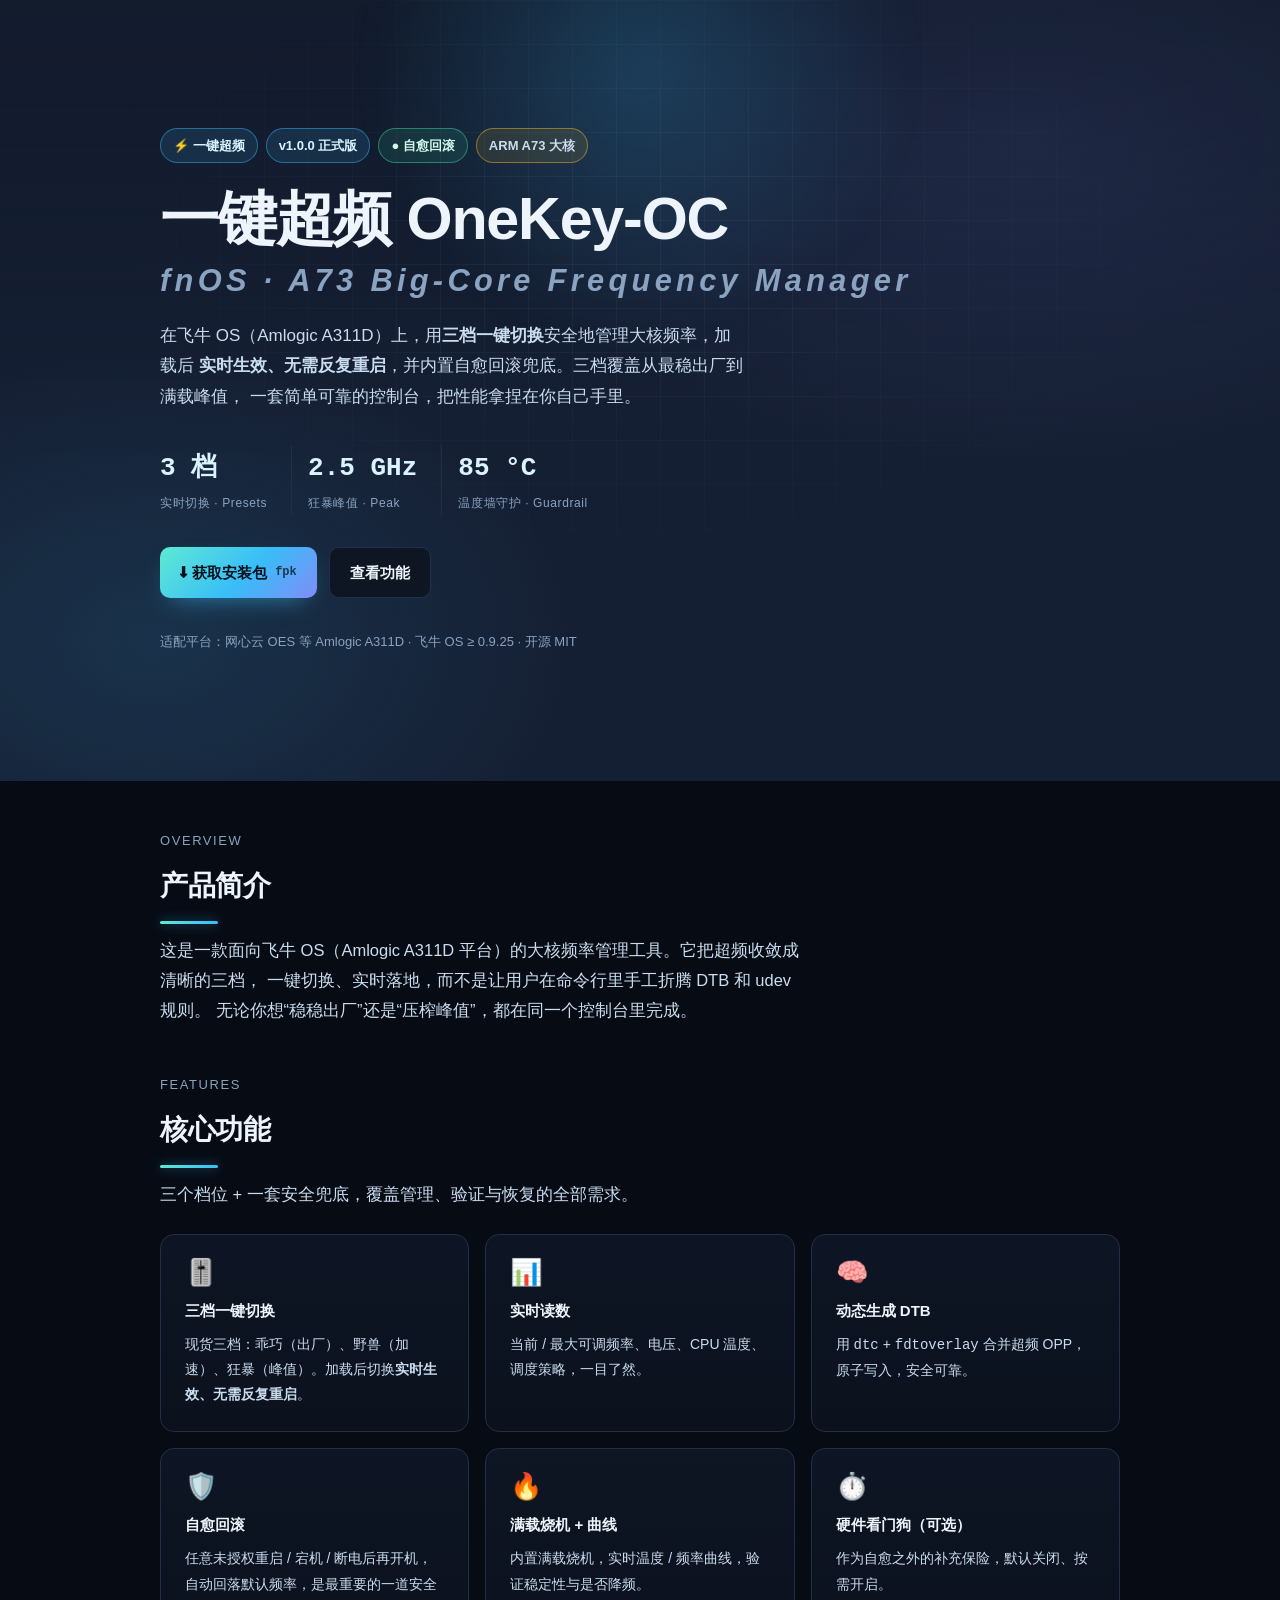
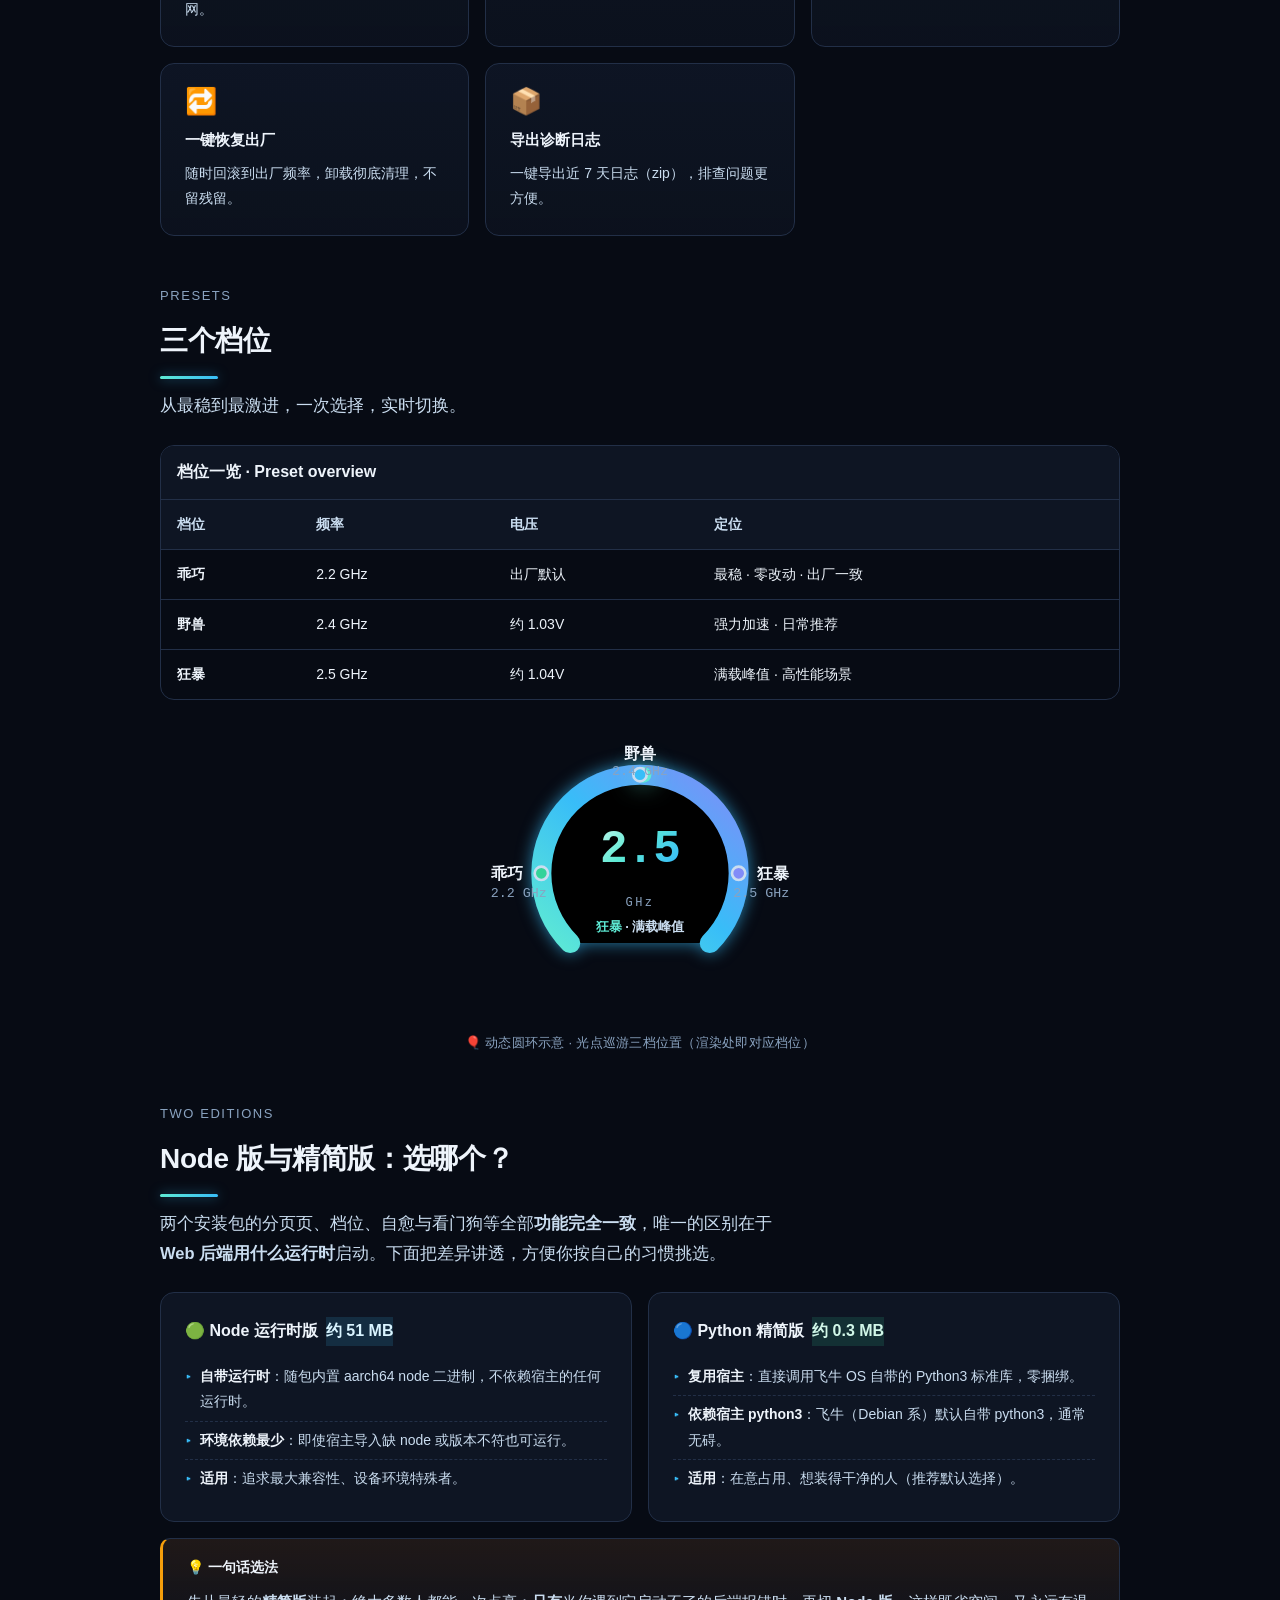
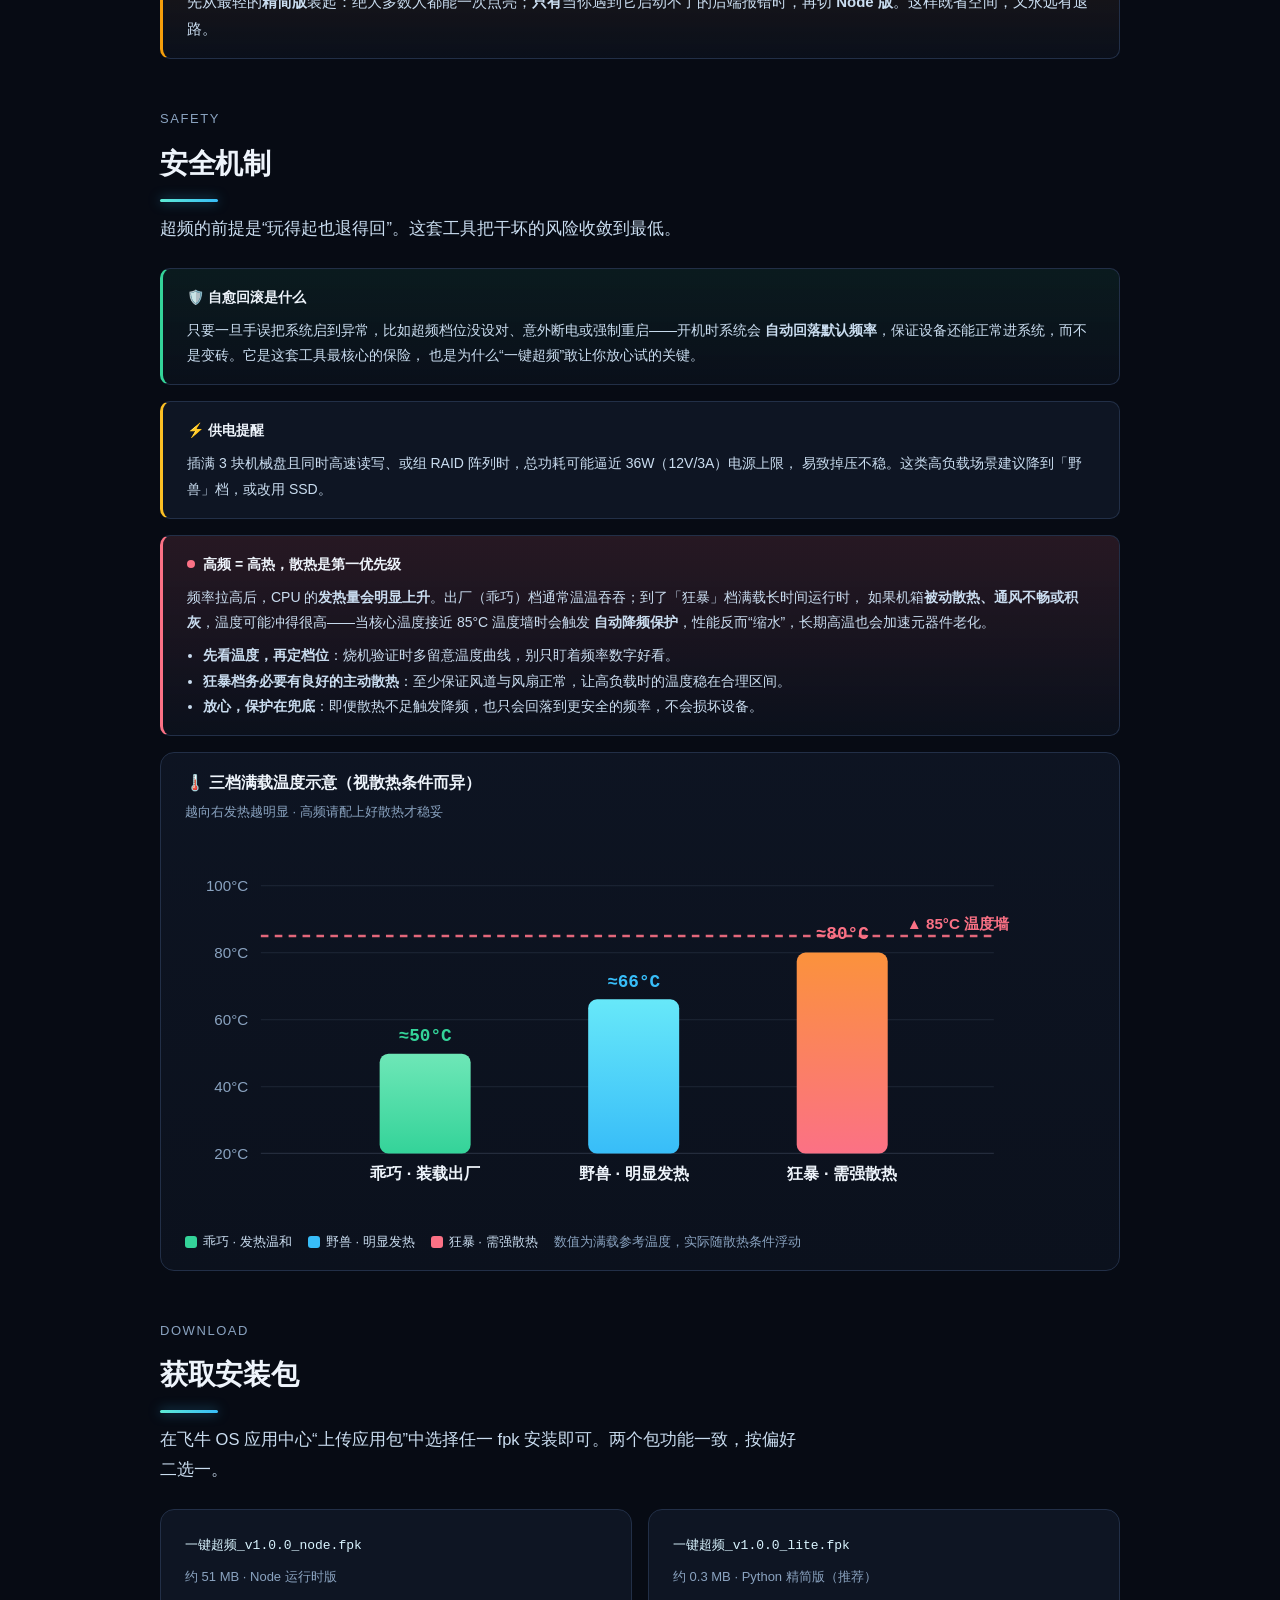
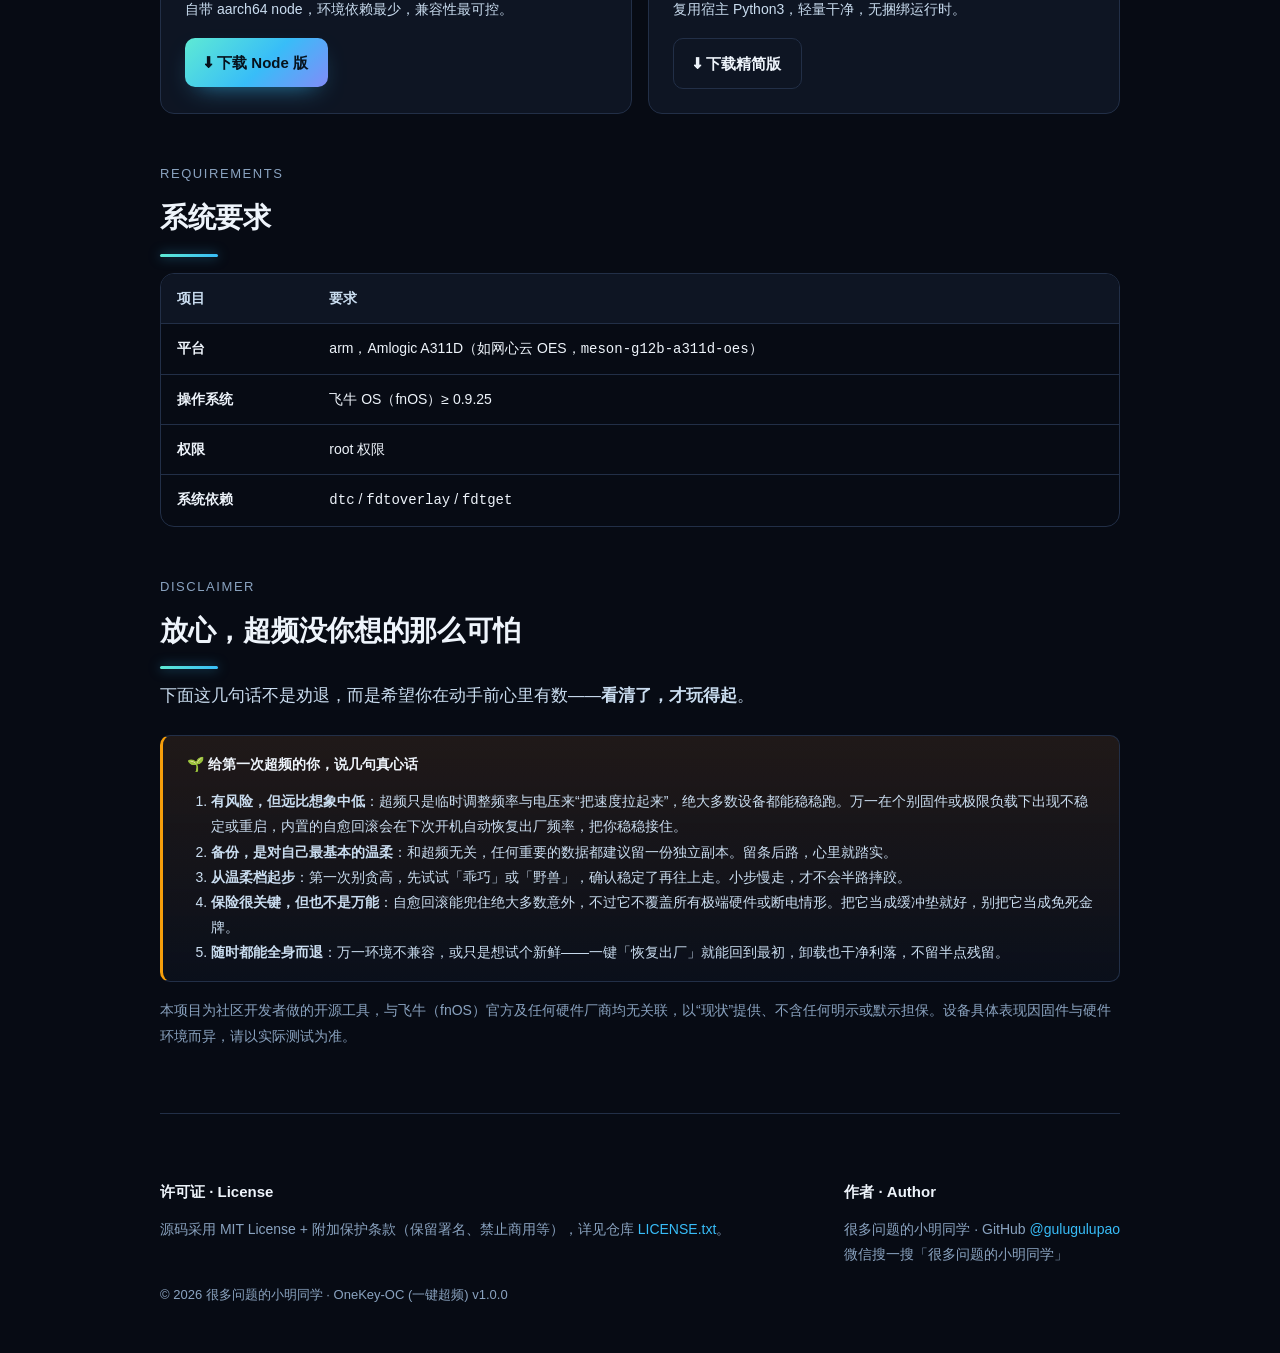
==== docs/index.html @ 66f1b384 "docs: add product landing page as GitHub Pages home" ====
<!-- Generated by Trae Work -->
<!DOCTYPE html>
<html lang="zh-CN">
<head>
<meta charset="UTF-8">
<meta name="viewport" content="width=device-width, initial-scale=1.0">
<title>一键超频 OneKey-OC · 飞牛 OS A73 大核三档超频管理器</title>
<style>
/* ==== 深色科技调色板 · Custom:oc-cyan ==== */
:root {
  --page-bg: #070b14;
  --page-surface: #0e1523;
  --page-surface-muted: #151f33;
  --page-text: #eef4fb;
  --page-text-secondary: #caddf0;
  --page-text-muted: #8aa3c0;
  --page-text-disabled: #5b6f8c;
  --page-border: #222f47;
  --page-brand: #38bdf8;
  --page-brand-hover: #0ea5e9;
  --page-brand-active: #0c86c4;
  --page-brand-soft: #0b1422;
  --page-brand-soft-strong: #122338;
  --page-brand-text: #d9f4ff;
  --bg: #070b14;
  --bg2: #0e1523;
  --rule: #222f47;
  --ink: #eef4fb;
  --muted: #8aa3c0;
  --text-secondary: #caddf0;
  --text-disabled: #5b6f8c;
  --accent: #38bdf8;
  --accent-hover: #0ea5e9;
  --accent-active: #0c86c4;
  --accent-soft: #0b1422;
  --accent2: #818cf8;
  --success: #34d399;
  --info: #38bdf8;
  --reminder: #fb923c;
  --warning: #fbbf24;
  --danger: #fb7185;
  --positive: #34d399;
  --negative: #fb7185;
  --chart-series-1: #38bdf8;
  --chart-series-2: #818cf8;
  --chart-series-3: #34d399;
  --chart-series-4: #fbbf24;
  --chart-other: #222f47;
  --chart-accent: #38bdf8;
  --chart-accent-2: #818cf8;
  --chart-positive: #34d399;
  --chart-warning: #fbbf24;
  --chart-negative: #fb7185;
  --chart-grid: rgba(238,244,251,0.14);
  --chart-axis: #8aa3c0;
  --chart-label: #8aa3c0;
  --chart-tooltip-bg: #0e1523;
}
/* ==== 结构变量 ==== */
:root {
  --space-1: 4px; --space-2: 8px; --space-3: 12px; --space-4: 16px;
  --space-5: 24px; --space-6: 32px; --space-7: 48px; --space-8: 64px;
  --radius-sm: 6px; --radius-md: 10px; --radius-lg: 14px; --radius-pill: 999px;
  --font-sans: -apple-system, BlinkMacSystemFont, "Segoe UI", "PingFang SC", "Microsoft YaHei", "Noto Sans CJK SC", sans-serif;
  --font-mono: "SFMono-Regular", "JetBrains Mono", Consolas, "Courier New", monospace;
  --max: 960px;
}
/* ==== 基础 ==== */
*, *::before, *::after { box-sizing: border-box; margin: 0; padding: 0; }
html { font-size: 16px; scroll-behavior: smooth; }
body {
  font-family: var(--font-sans);
  color: var(--ink);
  background:
    radial-gradient(1200px 600px at 50% -120px, rgba(56,189,248,0.10), transparent 60%),
    var(--bg);
  line-height: 1.8;
}
::selection { background: rgba(56,189,248,0.30); }
a { color: var(--accent); text-decoration: none; }
a:hover { color: var(--accent-hover); text-decoration: underline; }
img, svg { max-width: 100%; height: auto; }
article.page { width: 100%; }
.page__content { width: min(calc(100% - 2rem), var(--max)); margin: 0 auto; }
mark.key { background: none; color: var(--accent); font-weight: 600; }

/* ==== Stage 开场 ==== */
.report-intro--stage .report-intro__surface {
  position: relative; isolation: isolate; overflow: hidden;
  width: 100%; max-width: none; margin: 0; border-radius: 0; padding: 0;
  min-block-size: min(88svh, 46rem);
  display: grid; align-items: center;
  background:
    linear-gradient(180deg, rgba(14,21,35,0.4), rgba(7,11,20,0) 60%),
    radial-gradient(900px 520px at 80% 18%, rgba(129,140,248,0.14), transparent 62%),
    radial-gradient(700px 480px at 12% 82%, rgba(56,189,248,0.12), transparent 60%),
    var(--page-surface-muted);
}
.report-intro--stage .report-intro__surface::before {
  content: ""; position: absolute; z-index: 0; inset: 0;
  background-image:
    linear-gradient(rgba(142,163,192,0.07) 1px, transparent 1px),
    linear-gradient(90deg, rgba(142,163,192,0.07) 1px, transparent 1px);
  background-size: 44px 44px;
  -webkit-mask-image: radial-gradient(720px 460px at 50% 30%, #000 20%, transparent 78%);
          mask-image: radial-gradient(720px 460px at 50% 30%, #000 20%, transparent 78%);
  animation: gridDrift 16s linear infinite;
}
@keyframes gridDrift { to { background-position: 44px 44px; } }
.report-intro--stage .report-intro__surface::after {
  content: ""; position: absolute; z-index: 0; top: -40%; left: 50%;
  width: 60%; aspect-ratio: 1; transform: translateX(-50%);
  background: radial-gradient(closest-side, rgba(56,189,248,0.20), transparent 70%);
  filter: blur(20px); animation: pulseGlow 6s ease-in-out infinite;
}
@keyframes pulseGlow { 50% { opacity: 0.55; } }
.report-intro--stage .report-intro__content {
  position: relative; z-index: 2;
  width: min(calc(100% - 2rem), var(--max)); margin: 0 auto;
  padding-block: clamp(4rem, 10vw, 8rem);
}
.intro-badges { display: flex; flex-wrap: wrap; gap: var(--space-2); margin-bottom: var(--space-5); }
.pill { display: inline-flex; align-items: center; gap: 6px; font-size: 13px; font-weight: 600;
  padding: 5px 12px; border-radius: var(--radius-pill); border: 1px solid var(--page-border);
  color: var(--page-text-secondary); background: rgba(14,21,35,0.7); }
.pill--accent { color: var(--page-brand-text); border-color: rgba(56,189,248,0.45); background: rgba(56,189,248,0.12); }
.pill--warn { color: var(--page-text-secondary); border-color: rgba(251,191,36,0.45); background: rgba(251,191,36,0.10); }
.pill--ok { color: #d1f7e8; border-color: rgba(52,211,153,0.5); background: rgba(52,211,153,0.12); }
.report-intro h1 { font-size: clamp(2.2rem, 6vw, 3.7rem); line-height: 1.08; letter-spacing: -0.02em; font-weight: 800; overflow-wrap: anywhere; }
.report-intro h1 .en { display: block; font-size: 0.52em; font-weight: 600; color: var(--page-text-muted); letter-spacing: 0.14em; margin-top: 0.4em; }
.report-intro__summary { max-width: 62ch; margin-top: var(--space-5); color: var(--page-text-secondary); font-size: 17px; }
.hero-metrics { display: flex; flex-wrap: wrap; gap: var(--space-4); margin-top: var(--space-6); }
.hero-metric { display: flex; flex-direction: column; gap: 2px; padding-right: var(--space-5); border-right: 1px solid var(--page-border); }
.hero-metric:last-child { border-right: none; }
.hero-metric .hv { font-family: var(--font-mono); font-size: 26px; font-weight: 700; color: var(--page-brand-text); }
.hero-metric .hk { font-size: 12px; color: var(--page-text-muted); letter-spacing: 0.05em; }
.hero-actions { display: flex; flex-wrap: wrap; gap: var(--space-3); margin-top: var(--space-6); }
.btn { display: inline-flex; align-items: center; gap: 8px; font-weight: 600; font-size: 15px;
  padding: 11px 20px; border-radius: var(--radius-md); border: 1px solid var(--page-border);
  color: var(--page-text); background: var(--page-surface); transition: transform .15s ease, border-color .2s, background .2s; }
.btn:hover { transform: translateY(-2px); border-color: var(--page-brand); text-decoration: none; }
.btn--primary { color: #06121d; background: linear-gradient(135deg, #5eead4, #38bdf8 55%, #818cf8); border: none; box-shadow: 0 10px 26px -12px rgba(56,189,248,0.7); }
.btn--primary:hover { filter: brightness(1.06); }
.btn .small { font-family: var(--font-mono); font-size: 12px; opacity: 0.75; }
.intro-meta { margin-top: var(--space-6); font-size: 13px; color: var(--page-text-muted); }

/* ==== 章节 ==== */
main section { margin-block: var(--space-7); }
section h2 { font-size: 28px; font-weight: 700; letter-spacing: -0.01em; margin-bottom: var(--space-2); }
.sec-en { font-size: 13px; letter-spacing: 0.12em; text-transform: uppercase; color: var(--page-text-muted); margin-bottom: var(--space-2); }
h2 + p.lead, .sec-en + h2 + p.lead { color: var(--page-text-secondary); max-width: 70ch; margin-bottom: var(--space-5); font-size: 16.5px; }
h3 { font-size: 18px; font-weight: 700; margin-top: var(--space-6); margin-bottom: var(--space-3); }

/* ==== 特性网格 ==== */
.feature-grid { display: grid; grid-template-columns: repeat(auto-fit, minmax(240px, 1fr)); gap: var(--space-4); margin-top: var(--space-4); }
.feature { border: 1px solid var(--page-border); border-radius: var(--radius-lg); padding: var(--space-5); background: linear-gradient(180deg, rgba(21,31,51,0.5), rgba(14,21,35,0.6)); transition: transform .18s ease, border-color .2s; }
.feature:hover { transform: translateY(-3px); border-color: rgba(56,189,248,0.5); }
.feature .ico { font-size: 26px; line-height: 1; display: inline-block; margin-bottom: var(--space-3); }
.feature h4 { font-size: 15px; margin-bottom: var(--space-2); color: var(--page-text); }
.feature p { font-size: 14px; color: var(--page-text-secondary); }

/* ==== 表格 ==== */
.table-wrap { overflow: hidden; border: 1px solid var(--page-border); border-radius: var(--radius-lg); margin-top: var(--space-4); }
table { width: 100%; border-collapse: collapse; overflow-wrap: anywhere; }
caption { caption-side: top; text-align: left; font-weight: 600; padding: var(--space-3) var(--space-4); color: var(--page-text); background: var(--page-surface); border-bottom: 1px solid var(--page-border); }
th, td { padding: var(--space-3) var(--space-4); border-bottom: 1px solid var(--rule); text-align: left; vertical-align: top; font-size: 14px; }
thead th { background: var(--page-surface); color: var(--page-text-secondary); font-weight: 600; white-space: nowrap; }
tbody tr:last-child th, tbody tr:last-child td { border-bottom: none; }
th[scope="row"] { font-weight: 600; color: var(--page-text); white-space: nowrap; }
td .tag { display: inline-block; font-size: 12px; font-weight: 600; border-radius: var(--radius-pill); padding: 2px 9px; }
.tag--ok { color: #d1f7e8; background: rgba(52,211,153,0.14); }
.tag--light { color: var(--page-brand-text); background: rgba(56,189,248,0.14); }
.tag--warn { color: #ffedc2; background: rgba(251,191,36,0.14); }

/* ==== 卡片/对比 ==== */
.compare { display: grid; grid-template-columns: 1fr 1fr; gap: var(--space-4); margin-top: var(--space-4); }
.compare-card { border: 1px solid var(--page-border); border-radius: var(--radius-lg); padding: var(--space-5); background: var(--page-surface); }
.compare-card h4 { font-size: 16px; display: flex; align-items: center; gap: 8px; margin-bottom: var(--space-3); }
.compare-card ul { list-style: none; }
.compare-card li { font-size: 14px; color: var(--page-text-secondary); padding: 6px 0; border-bottom: 1px dashed var(--rule); display: flex; gap: 8px; }
.compare-card li:last-child { border-bottom: none; }
.compare-card li b { color: var(--page-text); font-weight: 600; }
.compare-card li .dot { color: var(--accent); }

/* ==== callout ==== */
.callout { border: 1px solid var(--page-border); border-left: 3px solid var(--accent); border-radius: var(--radius-md); padding: var(--space-4) var(--space-5); background: var(--page-surface); margin-top: var(--space-4); }
.callout--ok { border-left-color: var(--success); background: linear-gradient(180deg, rgba(52,211,153,0.08), rgba(14,21,35,0.4)); }
.callout--warn { border-left-color: var(--warning); }
.callout h4 { font-size: 14px; display: flex; align-items: center; gap: 8px; margin-bottom: var(--space-2); }
.callout p, .callout li { font-size: 14px; color: var(--page-text-secondary); }
.callout ul { margin: var(--space-2) 0 0 var(--space-4); }

/* ==== 下载区 ==== */
.download { display: grid; grid-template-columns: 1fr 1fr; gap: var(--space-4); margin-top: var(--space-4); }
.dl-card { border: 1px solid var(--page-border); border-radius: var(--radius-lg); padding: var(--space-5); background: var(--page-surface); display: flex; flex-direction: column; gap: 8px; }
.dl-card .fn { font-family: var(--font-mono); font-size: 13px; color: var(--page-brand-text); }
.dl-card .size { font-size: 13px; color: var(--page-text-muted); }
.dl-card p { font-size: 14px; color: var(--page-text-secondary); }
.dl-card .btn { align-self: flex-start; margin-top: var(--space-2); }

/* ==== 章节标题渐变下划线 ==== */
section h2::after {
  content: ""; display: block; width: 58px; height: 3px; margin-top: 10px;
  border-radius: 2px; background: linear-gradient(90deg, #5eead4, #38bdf8);
  box-shadow: 0 0 12px rgba(56,189,248,0.55);
}
h2 + .lead, .sec-en + h2 + .lead { margin-top: var(--space-3); }

/* ==== 免责声明 ==== */
.disclaimer { margin-top: var(--space-6); }
.disclaimer ol { margin: var(--space-3) 0 0 var(--space-5); }
.callout--warm {
  border-left-color: #f59e0b;
  background: linear-gradient(180deg, rgba(251,146,60,0.10), rgba(14,21,35,0.45));
}
.mark.big { font-size: 15px; }

/* ==== 频率圆环仪表盘（动态 SVG）==== */
.gauge-box { display: flex; flex-direction: column; align-items: center; margin-top: var(--space-6); }
.gauge-box .g-cap { font-size: 13px; color: var(--page-text-muted); margin-top: var(--space-4); letter-spacing: 0.02em; }
.gauge-inner { position: relative; width: min(320px, 100%); }
.freq-gauge { display: block; width: 100%; height: auto; }
.freq-gauge .gt { stroke: rgba(142,163,192,0.18); stroke-width: 15; stroke-linecap: round; }
.freq-gauge .gf { stroke: url(#gg); stroke-width: 15; stroke-linecap: round; filter: drop-shadow(0 0 6px rgba(56,189,248,0.65)); }
.freq-gauge .gd { fill: #5eead4; filter: drop-shadow(0 0 9px rgba(94,234,212,0.95)); }
.freq-gauge .gd2 { fill: #eafff9; }
.freq-gauge .tick { stroke: var(--page-text-secondary); stroke-width: 2; }
.freq-gauge .tick-label { font-family: var(--font-sans); font-size: 12px; font-weight: 600; fill: var(--page-text); }
.freq-gauge .tick-freq { font-family: var(--font-mono); font-size: 10px; fill: var(--page-text-muted); }
.gauge-readout {
  position: absolute; inset: 0; display: flex; flex-direction: column;
  align-items: center; justify-content: center; gap: 1px; pointer-events: none;
}
.gauge-readout .gr-val {
  font-family: var(--font-mono); font-size: 46px; font-weight: 800; letter-spacing: -0.02em;
  background: linear-gradient(135deg, #dffaf3, #5eead4 42%, #38bdf8 80%, #818cf8);
  -webkit-background-clip: text; background-clip: text; color: transparent;
  animation: valPulse 3s ease-in-out infinite;
}
@keyframes valPulse { 0%,100%{ filter: drop-shadow(0 0 4px rgba(94,234,212,0.55)); } 50%{ filter: drop-shadow(0 0 16px rgba(56,189,248,0.9)); } }
.gauge-readout .gr-unit { font-family: var(--font-mono); font-size: 12px; color: var(--page-text-muted); letter-spacing: 0.2em; }
.gauge-readout .gr-name { font-size: 13px; font-weight: 600; color: var(--page-text-secondary); }
.gauge-readout .gr-name b { color: #5eead4; }

/* ==== 滚动显现 ==== */
.reveal { opacity: 0; transform: translateY(22px); transition: opacity .6s ease, transform .6s cubic-bezier(.16,.7,.3,1); }
.reveal.in { opacity: 1; transform: none; }

footer { border-top: 1px solid var(--rule); margin-top: var(--space-8); padding: var(--space-6) 0 var(--space-7); color: var(--page-text-muted); font-size: 14px; }
footer .foot-row { display: flex; flex-wrap: wrap; gap: var(--space-5); justify-content: space-between; margin-bottom: var(--space-4); }
footer h3 { font-size: 15px; color: var(--page-text); }
.sources ol { margin: var(--space-2) 0 0 var(--space-5); font-size: 13px; }
.sources li { margin-bottom: var(--space-2); }
.sources a { word-break: break-all; }

/* ==== 散热与温度风险 ==== */
.callout--danger { border-left-color: var(--danger); background: linear-gradient(180deg, rgba(251,113,133,0.13), rgba(14,21,35,0.5)); }
.callout--danger h4 .risk-dot { display: inline-block; width: 8px; height: 8px; border-radius: 50%; background: #fb7185; box-shadow: 0 0 0 0 rgba(251,113,133,.6); animation: riskPing 1.6s ease-out infinite; }
@keyframes riskPing { 0% { box-shadow: 0 0 0 0 rgba(251,113,133,.6); } 70% { box-shadow: 0 0 0 9px rgba(251,113,133,0); } 100% { box-shadow: 0 0 0 0 rgba(251,113,133,0); } }
.heat-chart { margin-top: var(--space-4); border: 1px solid var(--page-border); border-radius: var(--radius-lg); padding: var(--space-4) var(--space-5) var(--space-4); background: linear-gradient(180deg, rgba(21,31,51,0.45), rgba(14,21,35,0.6)); }
.heat-chart .hc-title { font-size: 16px; font-weight: 700; display: flex; align-items: center; gap: 8px; margin-bottom: 2px; }
.heat-chart .hc-sub { font-size: 13px; color: var(--page-text-muted); margin-bottom: var(--space-3); }
.heat-svg { width: 100%; height: auto; display: block; }
.heat-svg .hb { transform-box: fill-box; transform-origin: bottom; transform: scaleY(0); transition: transform .8s cubic-bezier(.2,.7,.3,1); }
.heat-chart.in .hb { transform: scaleY(1); }
.heat-svg .barwrap:hover .hb { filter: brightness(1.18); }
.heat-svg .g-numT { font-size: 12px; fill: var(--page-text-muted); }
.heat-svg .g-wallL { font-size: 12px; font-weight: 700; fill: var(--danger); }
.heat-svg .b-lab { font-size: 13px; font-weight: 600; fill: var(--page-text); }
.heat-svg .b-val { font-size: 14px; font-weight: 800; font-family: var(--font-mono); }
.heat-svg .b-valS { font-size: 11px; font-family: var(--font-mono); fill: var(--page-text-muted); }
.heat-leg { display: flex; flex-wrap: wrap; gap: var(--space-4); margin-top: var(--space-4); font-size: 13px; color: var(--page-text-secondary); }
.heat-leg i { display: inline-flex; align-items: center; gap: 6px; font-style: normal; }
.heat-leg i b { width: 12px; height: 12px; border-radius: 3px; display: inline-block; }

/* ==== 响应式 ==== */
@media (max-width: 768px) {
  .compare, .download { grid-template-columns: 1fr; }
  .feature-grid { grid-template-columns: 1fr; }
  .table-wrap { overflow-x: auto; }
  table { min-width: 560px; }
  .hero-metric { padding-right: var(--space-4); }
}
@media (max-height: 600px) and (orientation: landscape) {
  .report-intro--stage .report-intro__surface { min-block-size: auto; }
}
@media (prefers-reduced-motion: reduce) {
  html { scroll-behavior: auto; }
  *, *::before, *::after { animation: none !important; transition: none !important; }
}
@media print, (forced-colors: active) {
  .report-intro--stage .report-intro__surface { min-block-size: auto; }
  .report-intro--stage .report-intro__surface::before,
  .report-intro--stage .report-intro__surface::after { display: none; }
}
</style>
</head>
<body>
<article class="page">
  <header class="report-intro report-intro--stage report-intro--plain">
    <div class="report-intro__surface">
      <div class="report-intro__content">
        <div class="intro-badges">
          <span class="pill pill--accent">⚡ 一键超频</span>
          <span class="pill pill--accent">v1.0.0 正式版</span>
          <span class="pill pill--ok">● 自愈回滚</span>
          <span class="pill pill--warn">ARM A73 大核</span>
        </div>
        <h1>一键超频 OneKey-OC<em class="en">fnOS · A73 Big-Core Frequency Manager</em></h1>
        <p class="report-intro__summary">
          在飞牛 OS（Amlogic A311D）上，用<b>三档一键切换</b>安全地管理大核频率，加载后
          <b>实时生效、无需反复重启</b>，并内置自愈回滚兜底。三档覆盖从最稳出厂到满载峰值，
          一套简单可靠的控制台，把性能拿捏在你自己手里。
        </p>
        <div class="hero-metrics">
          <div class="hero-metric"><span class="hv">3 档</span><span class="hk">实时切换 · Presets</span></div>
          <div class="hero-metric"><span class="hv">2.5 GHz</span><span class="hk">狂暴峰值 · Peak</span></div>
          <div class="hero-metric"><span class="hv">85 °C</span><span class="hk">温度墙守护 · Guardrail</span></div>
        </div>
        <div class="hero-actions">
          <a class="btn btn--primary" href="#download">⬇ 获取安装包 <span class="small">fpk</span></a>
          <a class="btn" href="#features">查看功能</a>
        </div>
        <p class="intro-meta">适配平台：网心云 OES 等 Amlogic A311D · 飞牛 OS ≥ 0.9.25 · 开源 MIT</p>
      </div>
    </div>
  </header>

  <div class="page__content">
    <main>

      <section id="report-overview">
        <p class="sec-en">Overview</p>
        <h2>产品简介</h2>
        <p class="lead">
          这是一款面向飞牛 OS（Amlogic A311D 平台）的大核频率管理工具。它把超频收敛成清晰的三档，
          一键切换、实时落地，而不是让用户在命令行里手工折腾 DTB 和 udev 规则。
          无论你想“稳稳出厂”还是“压榨峰值”，都在同一个控制台里完成。
        </p>
      </section>

      <section id="features">
        <p class="sec-en">Features</p>
        <h2>核心功能</h2>
        <p class="lead">三个档位 + 一套安全兜底，覆盖管理、验证与恢复的全部需求。</p>
        <div class="feature-grid">
          <div class="feature"><span class="ico">🎚️</span><h4>三档一键切换</h4><p>现货三档：乖巧（出厂）、野兽（加速）、狂暴（峰值）。加载后切换<b>实时生效、无需反复重启</b>。</p></div>
          <div class="feature"><span class="ico">📊</span><h4>实时读数</h4><p>当前 / 最大可调频率、电压、CPU 温度、调度策略，一目了然。</p></div>
          <div class="feature"><span class="ico">🧠</span><h4>动态生成 DTB</h4><p>用 <code>dtc</code> + <code>fdtoverlay</code> 合并超频 OPP，原子写入，安全可靠。</p></div>
          <div class="feature"><span class="ico">🛡️</span><h4>自愈回滚</h4><p>任意未授权重启 / 宕机 / 断电后再开机，自动回落默认频率，是最重要的一道安全网。</p></div>
          <div class="feature"><span class="ico">🔥</span><h4>满载烧机 + 曲线</h4><p>内置满载烧机，实时温度 / 频率曲线，验证稳定性与是否降频。</p></div>
          <div class="feature"><span class="ico">⏱️</span><h4>硬件看门狗（可选）</h4><p>作为自愈之外的补充保险，默认关闭、按需开启。</p></div>
          <div class="feature"><span class="ico">🔁</span><h4>一键恢复出厂</h4><p>随时回滚到出厂频率，卸载彻底清理，不留残留。</p></div>
          <div class="feature"><span class="ico">📦</span><h4>导出诊断日志</h4><p>一键导出近 7 天日志（zip），排查问题更方便。</p></div>
        </div>
      </section>

      <section>
        <p class="sec-en">Presets</p>
        <h2>三个档位</h2>
        <p class="lead">从最稳到最激进，一次选择，实时切换。</p>
        <div class="table-wrap">
          <table>
            <caption>档位一览 · Preset overview</caption>
            <thead>
              <tr><th>档位</th><th>频率</th><th>电压</th><th>定位</th></tr>
            </thead>
            <tbody>
              <tr><th scope="row">乖巧</th><td>2.2 GHz</td><td>出厂默认</td><td>最稳 · 零改动 · 出厂一致</td></tr>
              <tr><th scope="row">野兽</th><td>2.4 GHz</td><td>约 1.03V</td><td>强力加速 · 日常推荐</td></tr>
              <tr><th scope="row">狂暴</th><td>2.5 GHz</td><td>约 1.04V</td><td>满载峰值 · 高性能场景</td></tr>
            </tbody>
          </table>
        </div>

        <div class="gauge-box">
          <div class="gauge-inner">
            <svg class="freq-gauge" viewBox="0 0 240 212" role="img" aria-label="三档频率圆环示意：乖巧 2.2GHz、野兽 2.4GHz、狂暴 2.5GHz">
              <defs>
                <linearGradient id="gg" x1="0" y1="1" x2="1" y2="0">
                  <stop offset="0%" stop-color="#5eead4"/>
                  <stop offset="50%" stop-color="#38bdf8"/>
                  <stop offset="100%" stop-color="#818cf8"/>
                </linearGradient>
              </defs>
              <path id="ga" class="gt" d="M 67.68 158.32 A 74 74 0 1 1 172.32 158.32"/>
              <path class="gf" d="M 67.68 158.32 A 74 74 0 1 1 172.32 158.32"/>
              <circle class="gd" r="6">
                <animateMotion dur="4.6s" repeatCount="indefinite">
                  <mpath href="#ga"/>
                </animateMotion>
              </circle>
              <circle class="gd2" r="2.6">
                <animateMotion dur="4.6s" repeatCount="indefinite">
                  <mpath href="#ga"/>
                </animateMotion>
              </circle>
              <circle class="tick" cx="46" cy="106" r="5" fill="#34d399"/>
              <circle class="tick" cx="120" cy="32" r="5" fill="#38bdf8"/>
              <circle class="tick" cx="194" cy="106" r="5" fill="#818cf8"/>
              <text class="tick-label" x="8" y="110">乖巧</text>
              <text class="tick-freq" x="8" y="124">2.2 GHz</text>
              <text class="tick-label" x="120" y="20" text-anchor="middle">野兽</text>
              <text class="tick-freq" x="120" y="32" text-anchor="middle">2.4 GHz</text>
              <text class="tick-label" x="232" y="110" text-anchor="end">狂暴</text>
              <text class="tick-freq" x="232" y="124" text-anchor="end">2.5 GHz</text>
            </svg>
            <div class="gauge-readout">
              <span class="gr-val">2.5</span>
              <span class="gr-unit">GHz</span>
              <span class="gr-name"><b>狂暴</b> · 满载峰值</span>
            </div>
          </div>
          <p class="g-cap">🎈 动态圆环示意 · 光点巡游三档位置（渲染处即对应档位）</p>
        </div>
      </section>

      <section id="editions">
        <p class="sec-en">Two Editions</p>
        <h2>Node 版与精简版：选哪个？</h2>
        <p class="lead">
          两个安装包的分页页、档位、自愈与看门狗等全部<b>功能完全一致</b>，唯一的区别在于
          <b>Web 后端用什么运行时</b>启动。下面把差异讲透，方便你按自己的习惯挑选。
        </p>

        <div class="compare">
          <div class="compare-card">
            <h4>🟢 Node 运行时版 <span class="tag tag--light">约 51 MB</span></h4>
            <ul>
              <li><span class="dot">▸</span><span><b>自带运行时</b>：随包内置 aarch64 node 二进制，不依赖宿主的任何运行时。</span></li>
              <li><span class="dot">▸</span><span><b>环境依赖最少</b>：即使宿主导入缺 node 或版本不符也可运行。</span></li>
              <li><span class="dot">▸</span><span><b>适用</b>：追求最大兼容性、设备环境特殊者。</span></li>
            </ul>
          </div>
          <div class="compare-card">
            <h4>🔵 Python 精简版 <span class="tag tag--ok">约 0.3 MB</span></h4>
            <ul>
              <li><span class="dot">▸</span><span><b>复用宿主</b>：直接调用飞牛 OS 自带的 Python3 标准库，零捆绑。</span></li>
              <li><span class="dot">▸</span><span><b>依赖宿主 python3</b>：飞牛（Debian 系）默认自带 python3，通常无碍。</span></li>
              <li><span class="dot">▸</span><span><b>适用</b>：在意占用、想装得干净的人（推荐默认选择）。</span></li>
            </ul>
          </div>
        </div>

        <div class="callout callout--warm">
          <h4>💡 一句话选法</h4>
          <p class="mark big" style="margin:0">
            先从最轻的<b>精简版</b>装起：绝大多数人都能一次点亮；<b>只有</b>当你遇到它启动不了的后端报错时，再切 <b>Node 版</b>。这样既省空间，又永远有退路。
          </p>
        </div>
      </section>

      <section>
        <p class="sec-en">Safety</p>
        <h2>安全机制</h2>
        <p class="lead">超频的前提是“玩得起也退得回”。这套工具把干坏的风险收敛到最低。</p>
        <div class="callout callout--ok">
          <h4>🛡️ 自愈回滚是什么</h4>
          <p>
            只要一旦手误把系统启到异常，比如超频档位没设对、意外断电或强制重启——开机时系统会
            <b>自动回落默认频率</b>，保证设备还能正常进系统，而不是变砖。它是这套工具最核心的保险，
            也是为什么“一键超频”敢让你放心试的关键。
          </p>
        </div>
        <div class="callout callout--warn">
          <h4>⚡ 供电提醒</h4>
          <p>
            插满 3 块机械盘且同时高速读写、或组 RAID 阵列时，总功耗可能逼近 36W（12V/3A）电源上限，
            易致掉压不稳。这类高负载场景建议降到「野兽」档，或改用 SSD。
          </p>
        </div>
      <div class="callout callout--danger">
          <h4><span class="risk-dot"></span> 高频 = 高热，散热是第一优先级</h4>
          <p>
            频率拉高后，CPU 的<b>发热量会明显上升</b>。出厂（乖巧）档通常温温吞吞；到了「狂暴」档满载长时间运行时，
            如果机箱<b>被动散热、通风不畅或积灰</b>，温度可能冲得很高——当核心温度接近 85°C 温度墙时会触发
            <b>自动降频保护</b>，性能反而“缩水”，长期高温也会加速元器件老化。
          </p>
          <ul>
            <li><b>先看温度，再定档位</b>：烧机验证时多留意温度曲线，别只盯着频率数字好看。</li>
            <li><b>狂暴档务必要有良好的主动散热</b>：至少保证风道与风扇正常，让高负载时的温度稳在合理区间。</li>
            <li><b>放心，保护在兜底</b>：即便散热不足触发降频，也只会回落到更安全的频率，不会损坏设备。</li>
          </ul>
        </div>

        <div class="heat-chart">
          <p class="hc-title">🌡️ 三档满载温度示意（视散热条件而异）</p>
          <p class="hc-sub">越向右发热越明显 · 高频请配上好散热才稳妥</p>
          <svg class="heat-svg" viewBox="0 0 720 300" role="img" aria-label="三档满载温度示意柱状图与85°C温度墙">
            <!-- 网格线 + 温度刻度 -->
            <g>
              <line x1="60" y1="40" x2="640" y2="40" stroke="rgba(142,163,192,0.10)" stroke-width="1"/>
              <text class="g-numT" x="50" y="44" text-anchor="end">100°C</text>
              <line x1="60" y1="93" x2="640" y2="93" stroke="rgba(142,163,192,0.10)" stroke-width="1"/>
              <text class="g-numT" x="50" y="97" text-anchor="end">80°C</text>
              <line x1="60" y1="146" x2="640" y2="146" stroke="rgba(142,163,192,0.10)" stroke-width="1"/>
              <text class="g-numT" x="50" y="150" text-anchor="end">60°C</text>
              <line x1="60" y1="199" x2="640" y2="199" stroke="rgba(142,163,192,0.10)" stroke-width="1"/>
              <text class="g-numT" x="50" y="203" text-anchor="end">40°C</text>
              <line x1="60" y1="252" x2="640" y2="252" stroke="rgba(142,163,192,0.18)" stroke-width="1"/>
              <text class="g-numT" x="50" y="256" text-anchor="end">20°C</text>
            </g>
            <!-- 85°C 温度墙 -->
            <line x1="60" y1="80" x2="640" y2="80" stroke="#fb7185" stroke-dasharray="6 5" stroke-width="2" opacity=".9"/>
            <text class="g-wallL" x="652" y="74" text-anchor="end">▲ 85°C 温度墙</text>
            <!-- 狂暴 · 需强散热 -->
            <g class="barwrap">
              <title>狂暴 · 约 80°C\n满载发热很高，必须主动强散热</title>
              <rect class="hb" x="484" y="93" width="72" height="159" rx="7" fill="url(#heatDanger)" style="transition-delay:.28s"/>
              <text class="b-val" x="520" y="82" text-anchor="middle" fill="#fb7185">≈80°C</text>
              <text class="b-lab" x="520" y="272" text-anchor="middle" fill="#fb7185">狂暴 · 需强散热</text>
            </g>
            <!-- 野兽 · 明显发热 -->
            <g class="barwrap">
              <title>野兽 · 约 66°C\n满载发热明显，建议良好散热</title>
              <rect class="hb" x="319" y="130" width="72" height="122" rx="7" fill="url(#heatMid)" style="transition-delay:.18s"/>
              <text class="b-val" x="355" y="120" text-anchor="middle" fill="#38bdf8">≈66°C</text>
              <text class="b-lab" x="355" y="272" text-anchor="middle" fill="#38bdf8">野兽 · 明显发热</text>
            </g>
            <!-- 乖巧 · 出厂 -->
            <g class="barwrap">
              <title>乖巧 · 约 50°C\n满载发热温和，与出厂基本一致</title>
              <rect class="hb" x="154" y="173" width="72" height="79" rx="7" fill="url(#heatCool)" style="transition-delay:.08s"/>
              <text class="b-val" x="190" y="163" text-anchor="middle" fill="#34d399">≈50°C</text>
              <text class="b-lab" x="190" y="272" text-anchor="middle" fill="#34d399">乖巧 · 装载出厂</text>
            </g>
            <!-- 渐变定义 -->
            <defs>
              <linearGradient id="heatCool" x1="0" y1="0" x2="0" y2="1"><stop offset="0" stop-color="#6ee7b7"/><stop offset="1" stop-color="#34d399"/></linearGradient>
              <linearGradient id="heatMid" x1="0" y1="0" x2="0" y2="1"><stop offset="0" stop-color="#67e8f9"/><stop offset="1" stop-color="#38bdf8"/></linearGradient>
              <linearGradient id="heatDanger" x1="0" y1="0" x2="0" y2="1"><stop offset="0" stop-color="#fb923c"/><stop offset="1" stop-color="#fb7185"/></linearGradient>
            </defs>
          </svg>
          <div class="heat-leg">
            <i><b style="background:#34d399"></b>乖巧 · 发热温和</i>
            <i><b style="background:#38bdf8"></b>野兽 · 明显发热</i>
            <i><b style="background:#fb7185"></b>狂暴 · 需强散热</i>
            <i style="color:var(--page-text-muted)">数值为满载参考温度，实际随散热条件浮动</i>
          </div>
        </div>
      </section>

      <section id="download">
        <p class="sec-en">Download</p>
        <h2>获取安装包</h2>
        <p class="lead">在飞牛 OS 应用中心“上传应用包”中选择任一 fpk 安装即可。两个包功能一致，按偏好二选一。</p>
        <div class="download">
          <div class="dl-card">
            <div class="fn">一键超频_v1.0.0_node.fpk</div>
            <div class="size">约 51 MB · Node 运行时版</div>
            <p>自带 aarch64 node，环境依赖最少，兼容性最可控。</p>
            <a class="btn btn--primary" href="#">⬇ 下载 Node 版</a>
          </div>
          <div class="dl-card">
            <div class="fn">一键超频_v1.0.0_lite.fpk</div>
            <div class="size">约 0.3 MB · Python 精简版（推荐）</div>
            <p>复用宿主 Python3，轻量干净，无捆绑运行时。</p>
            <a class="btn" href="#">⬇ 下载精简版</a>
          </div>
        </div>
      </section>

      <section>
        <p class="sec-en">Requirements</p>
        <h2>系统要求</h2>
        <div class="table-wrap">
          <table>
            <thead><tr><th>项目</th><th>要求</th></tr></thead>
            <tbody>
              <tr><th scope="row">平台</th><td>arm，Amlogic A311D（如网心云 OES，<code>meson-g12b-a311d-oes</code>）</td></tr>
              <tr><th scope="row">操作系统</th><td>飞牛 OS（fnOS）≥ 0.9.25</td></tr>
              <tr><th scope="row">权限</th><td>root 权限</td></tr>
              <tr><th scope="row">系统依赖</th><td><code>dtc</code> / <code>fdtoverlay</code> / <code>fdtget</code></td></tr>
            </tbody>
          </table>
        </div>
      </section>

      <section class="disclaimer">
        <p class="sec-en">Disclaimer</p>
        <h2>放心，超频没你想的那么可怕</h2>
        <p class="lead">下面这几句话不是劝退，而是希望你在动手前心里有数——<b>看清了，才玩得起</b>。</p>
        <div class="callout callout--warm">
          <h4>🌱 给第一次超频的你，说几句真心话</h4>
          <ol>
            <li><b>有风险，但远比想象中低</b>：超频只是临时调整频率与电压来“把速度拉起来”，绝大多数设备都能稳稳跑。万一在个别固件或极限负载下出现不稳定或重启，内置的自愈回滚会在下次开机自动恢复出厂频率，把你稳稳接住。</li>
            <li><b>备份，是对自己最基本的温柔</b>：和超频无关，任何重要的数据都建议留一份独立副本。留条后路，心里就踏实。</li>
            <li><b>从温柔档起步</b>：第一次别贪高，先试试「乖巧」或「野兽」，确认稳定了再往上走。小步慢走，才不会半路摔跤。</li>
            <li><b>保险很关键，但也不是万能</b>：自愈回滚能兜住绝大多数意外，不过它不覆盖所有极端硬件或断电情形。把它当成缓冲垫就好，别把它当成免死金牌。</li>
            <li><b>随时都能全身而退</b>：万一环境不兼容，或只是想试个新鲜——一键「恢复出厂」就能回到最初，卸载也干净利落，不留半点残留。</li>
          </ol>
        </div>
        <p class="lead" style="color:var(--page-text-muted);font-size:14px;margin-top:var(--space-4)">
          本项目为社区开发者做的开源工具，与飞牛（fnOS）官方及任何硬件厂商均无关联，以“现状”提供、不含任何明示或默示担保。设备具体表现因固件与硬件环境而异，请以实际测试为准。
        </p>
      </section>

    </main>

    <footer>
      <div class="foot-row">
        <div>
          <h3>许可证 · License</h3>
          <p>源码采用 MIT License + 附加保护条款（保留署名、禁止商用等），详见仓库 <a href="https://github.com/gulugulupao/onekey-overclock/blob/main/LICENSE.txt" target="_blank" rel="noopener">LICENSE.txt</a>。</p>
        </div>
        <div>
          <h3>作者 · Author</h3>
          <p>很多问题的小明同学 · GitHub <a href="https://github.com/gulugulupao" target="_blank" rel="noopener">@gulugulupao</a></p>
          <p style="color:var(--page-text-muted)">微信搜一搜「很多问题的小明同学」</p>
        </div>
      </div>
      <p style="margin-top:var(--space-4);font-size:13px">© 2026 很多问题的小明同学 · OneKey-OC (一键超频) v1.0.0</p>
    </footer>
  </div>
</article>
<script>
(function () {
  var els = document.querySelectorAll('main section, .feature, .compare-card, .dl-card, .gauge-box, .heat-chart');
  if (!('IntersectionObserver' in window)) return;
  els.forEach(function (el) { el.classList.add('reveal'); });
  var io = new IntersectionObserver(function (entries) {
    entries.forEach(function (e) {
      if (e.isIntersecting) { e.target.classList.add('in'); io.unobserve(e.target); }
    });
  }, { threshold: 0.12, rootMargin: '0px 0px -40px 0px' });
  els.forEach(function (el) { io.observe(el); });
})();
</script>
</body>
</html>
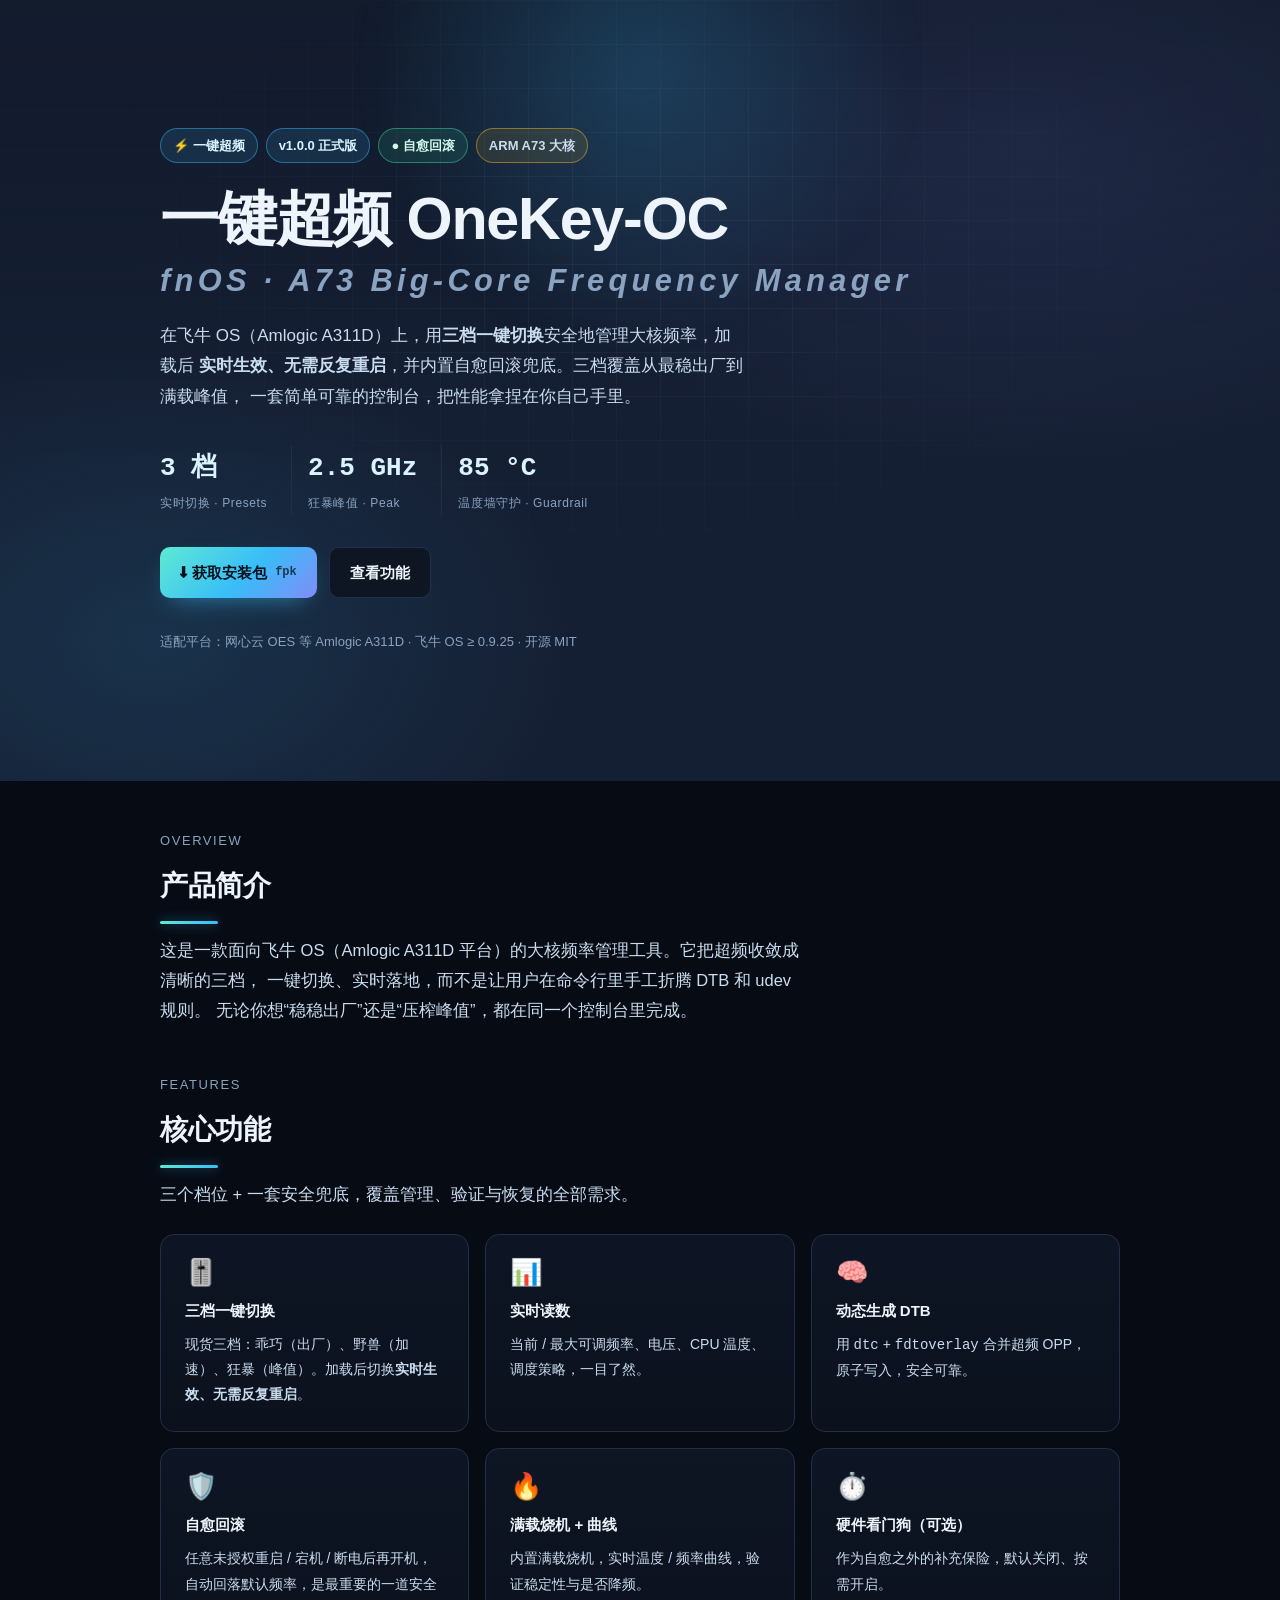
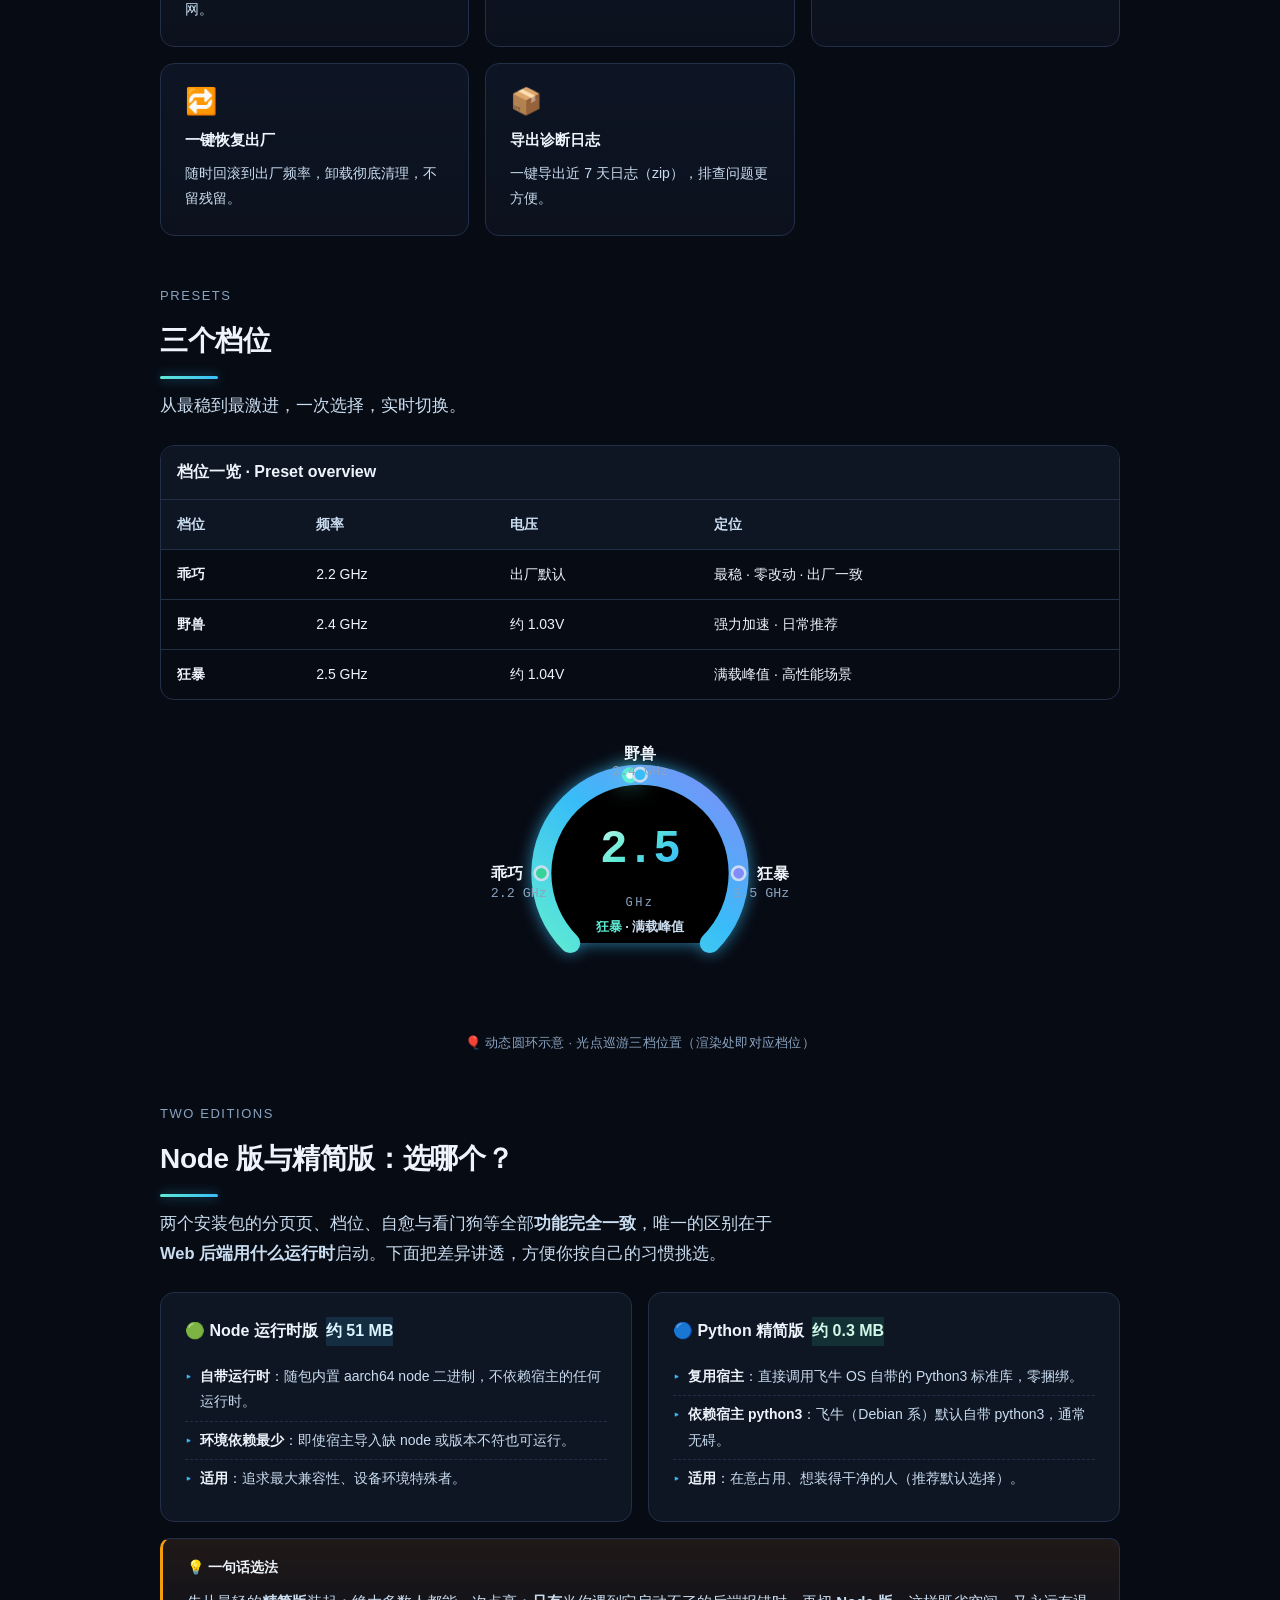
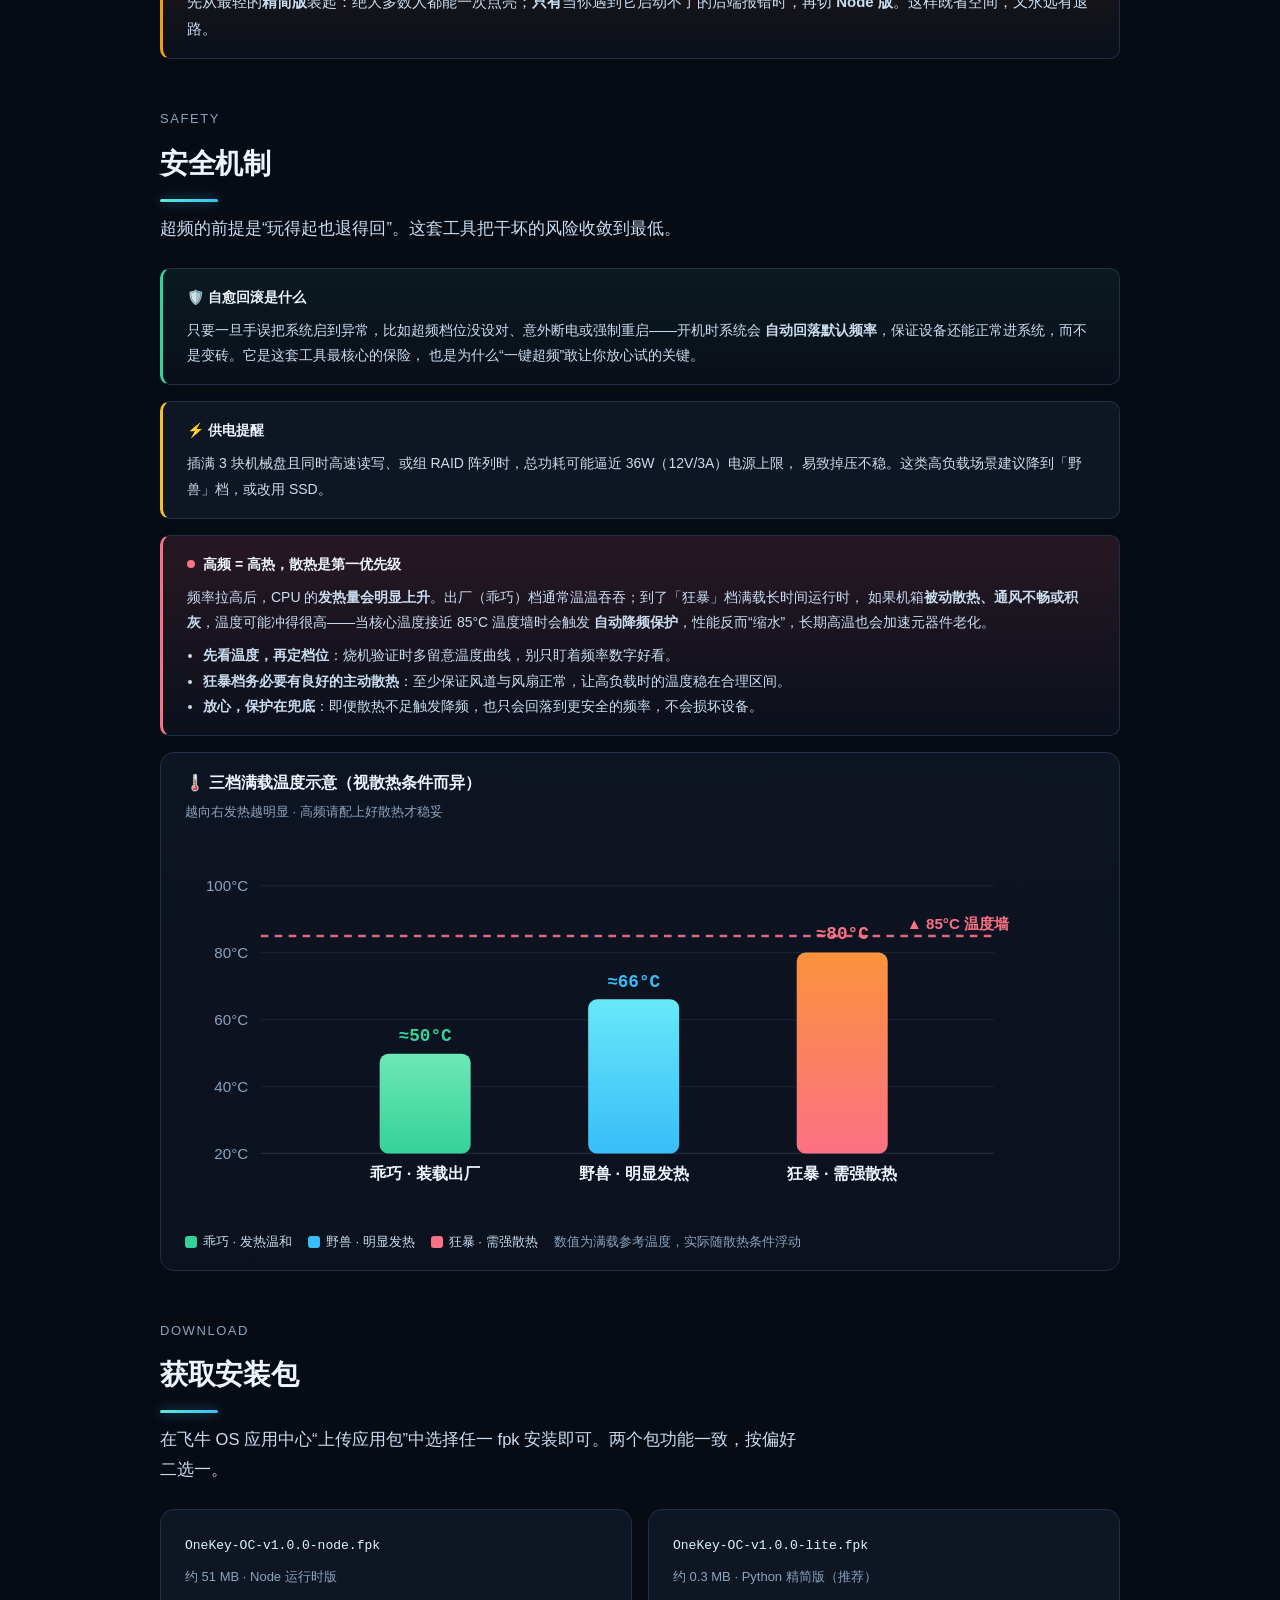
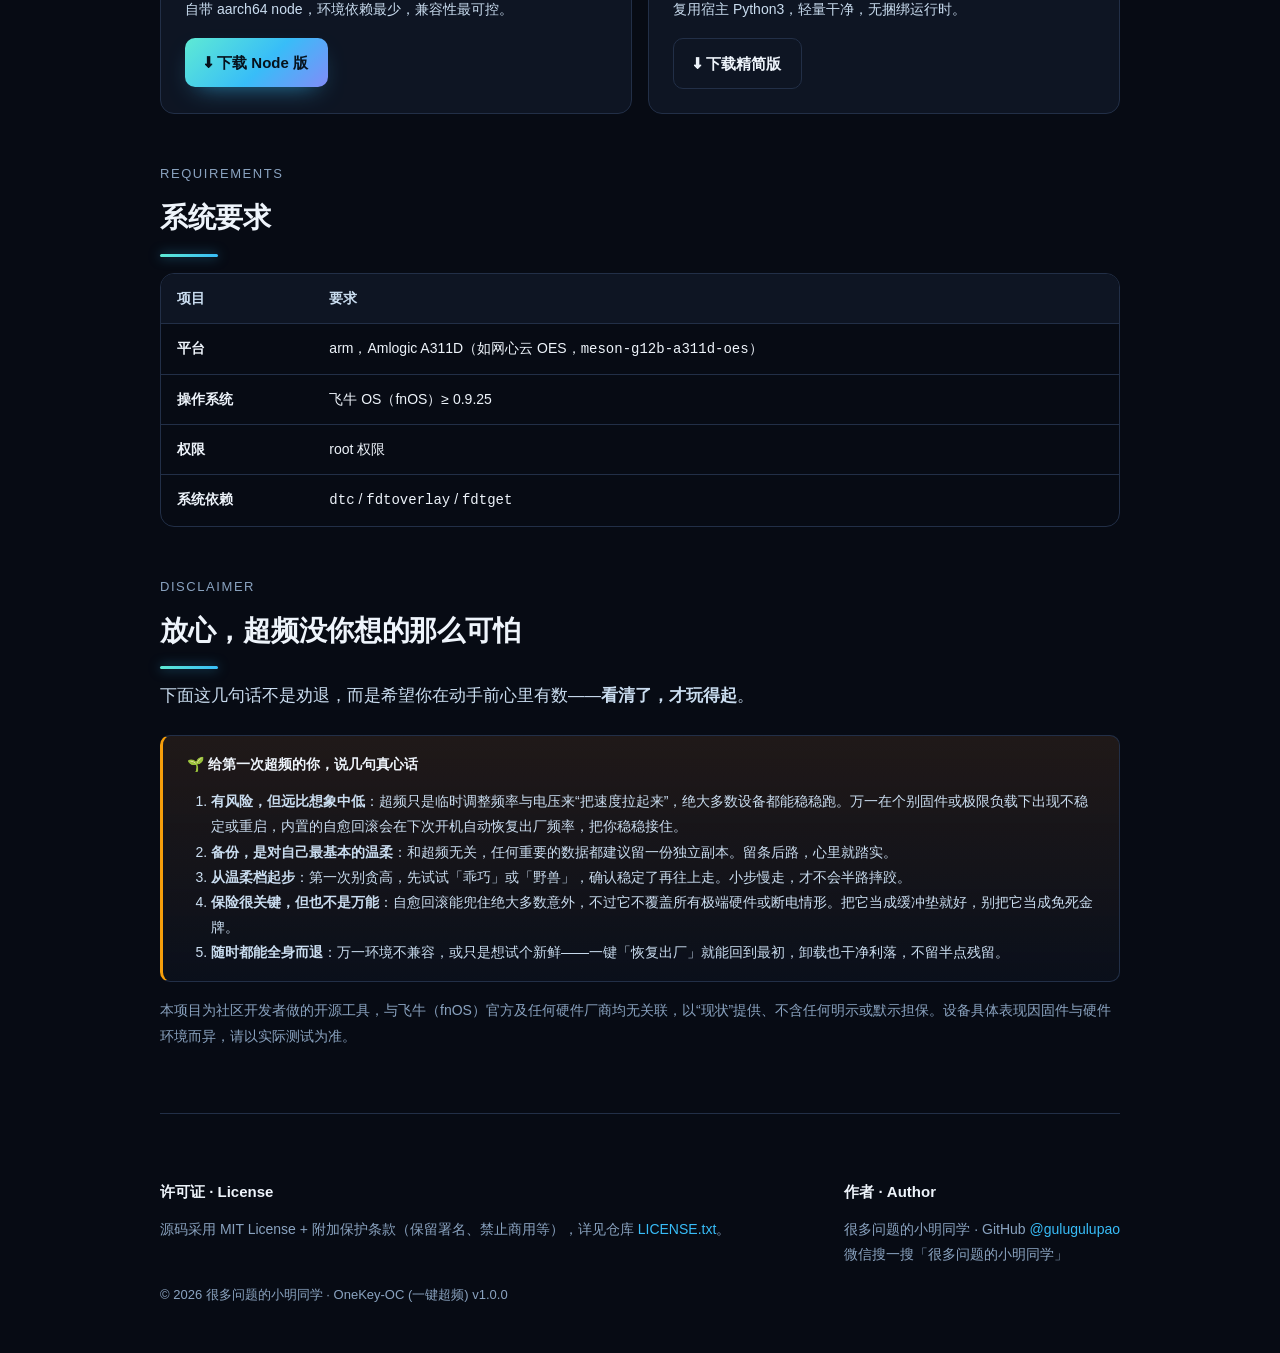
==== commit dd163d6c: "fix(docs): point download buttons to real release assets with safe ascii filenames" ====
--- a/docs/index.html
+++ b/docs/index.html
@@ -546,16 +546,16 @@
         <p class="lead">在飞牛 OS 应用中心“上传应用包”中选择任一 fpk 安装即可。两个包功能一致，按偏好二选一。</p>
         <div class="download">
           <div class="dl-card">
-            <div class="fn">一键超频_v1.0.0_node.fpk</div>
+            <div class="fn">OneKey-OC-v1.0.0-node.fpk</div>
             <div class="size">约 51 MB · Node 运行时版</div>
             <p>自带 aarch64 node，环境依赖最少，兼容性最可控。</p>
-            <a class="btn btn--primary" href="#">⬇ 下载 Node 版</a>
+            <a class="btn btn--primary" href="https://github.com/gulugulupao/onekey-overclock/releases/download/v1.0.0/OneKey-OC-v1.0.0-node.fpk">⬇ 下载 Node 版</a>
           </div>
           <div class="dl-card">
-            <div class="fn">一键超频_v1.0.0_lite.fpk</div>
+            <div class="fn">OneKey-OC-v1.0.0-lite.fpk</div>
             <div class="size">约 0.3 MB · Python 精简版（推荐）</div>
             <p>复用宿主 Python3，轻量干净，无捆绑运行时。</p>
-            <a class="btn" href="#">⬇ 下载精简版</a>
+            <a class="btn" href="https://github.com/gulugulupao/onekey-overclock/releases/download/v1.0.0/OneKey-OC-v1.0.0-lite.fpk">⬇ 下载精简版</a>
           </div>
         </div>
       </section>
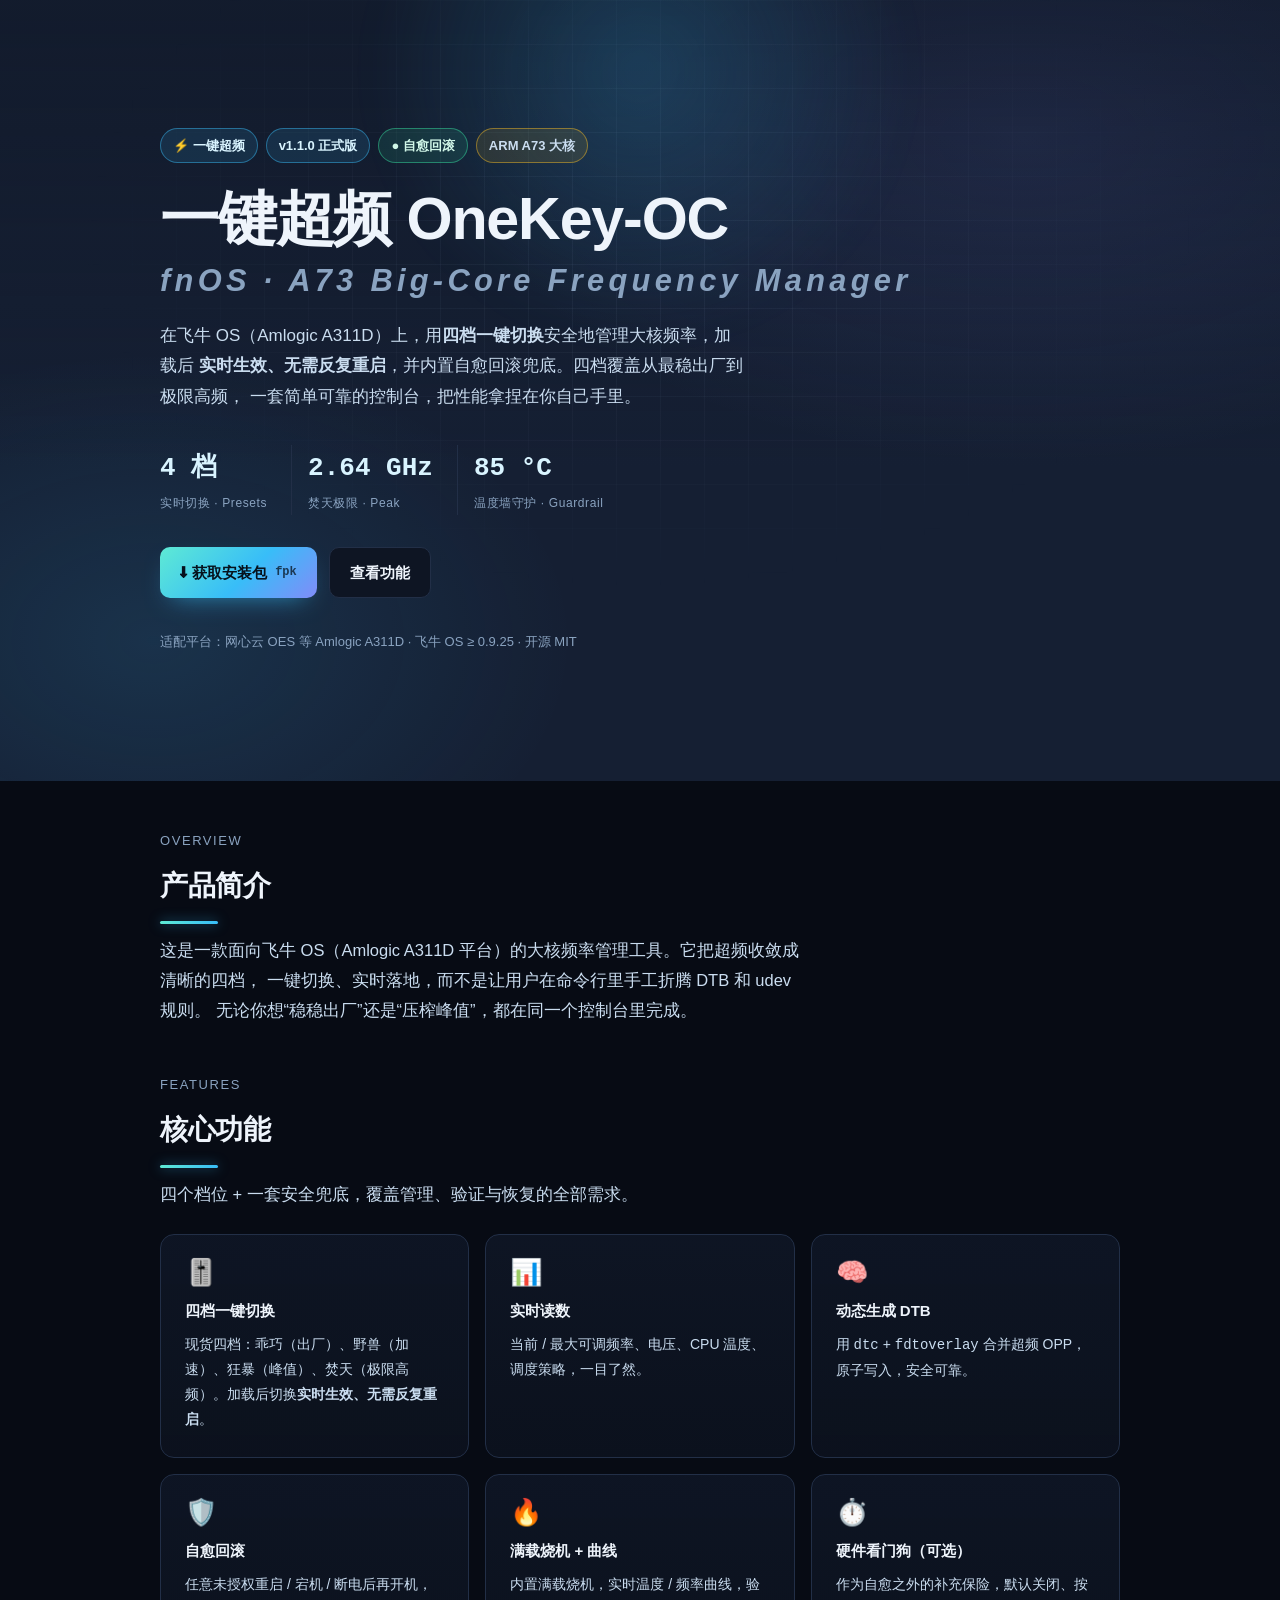
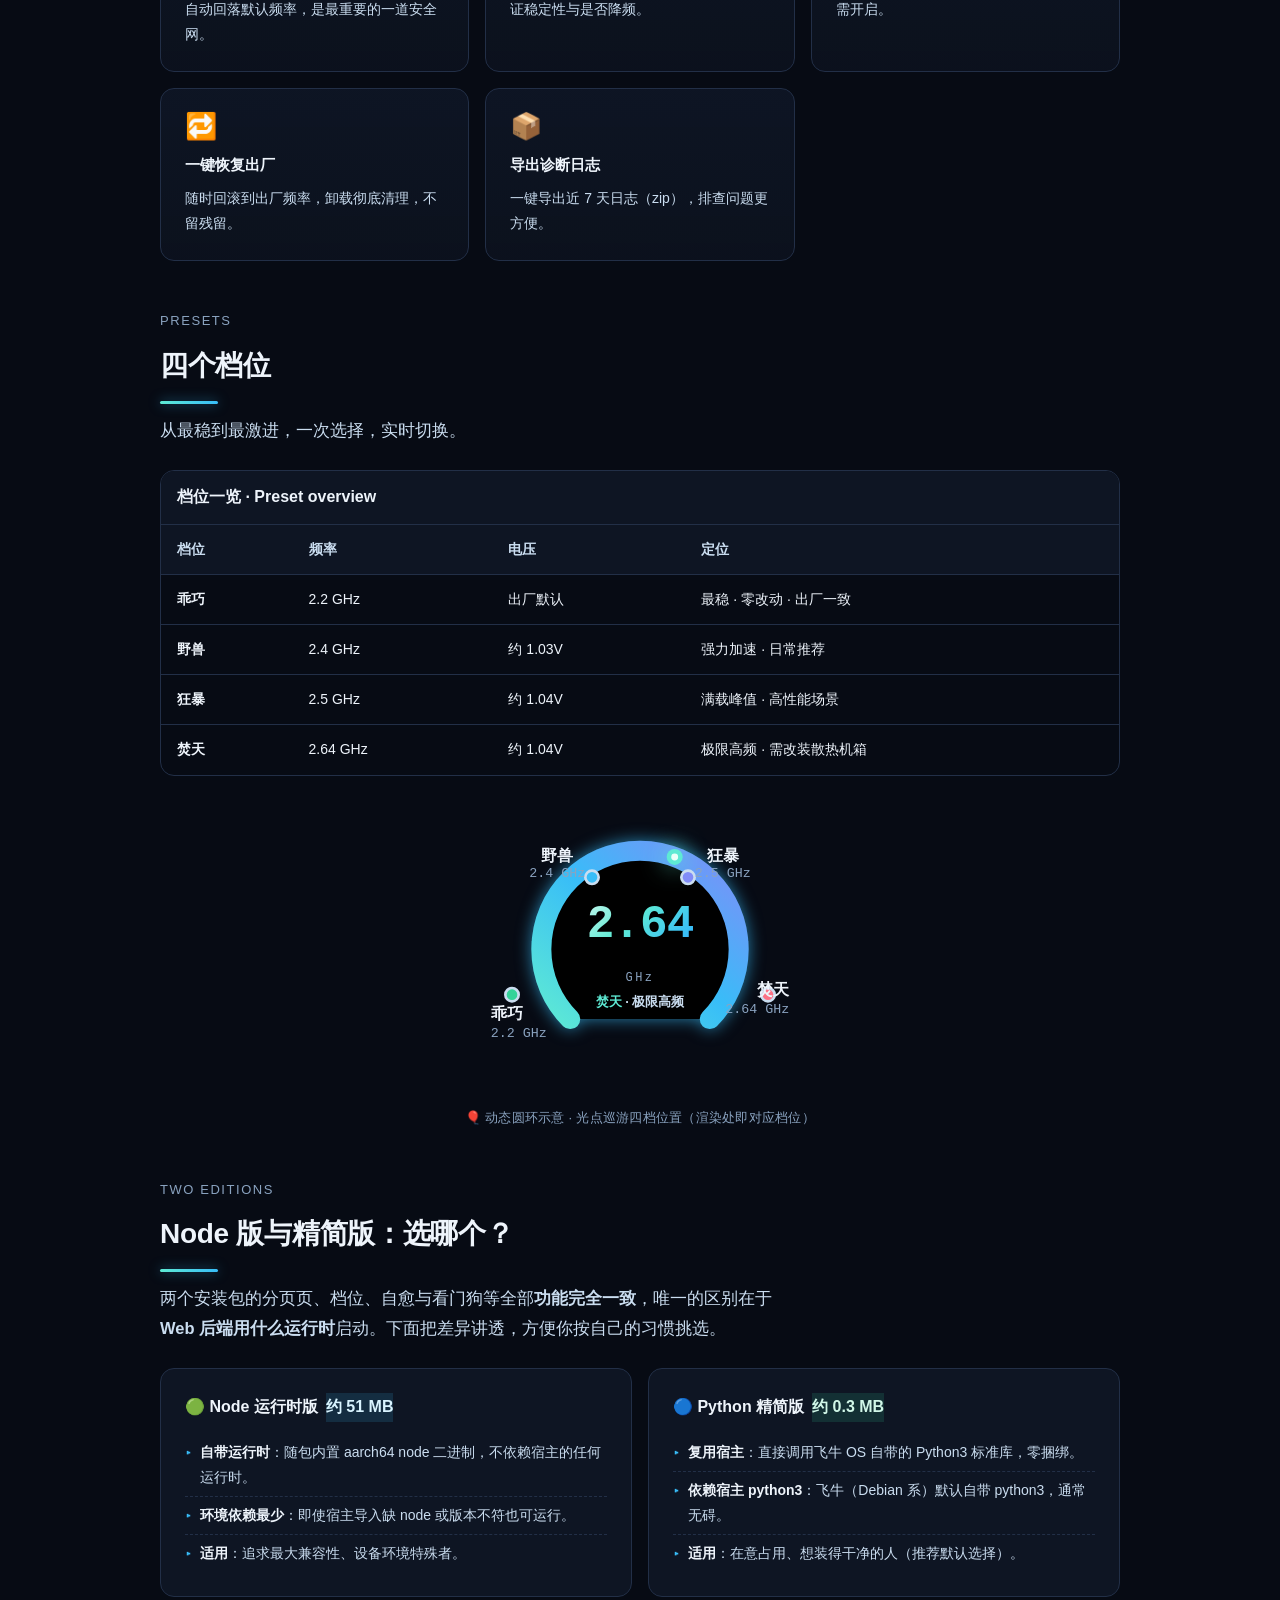
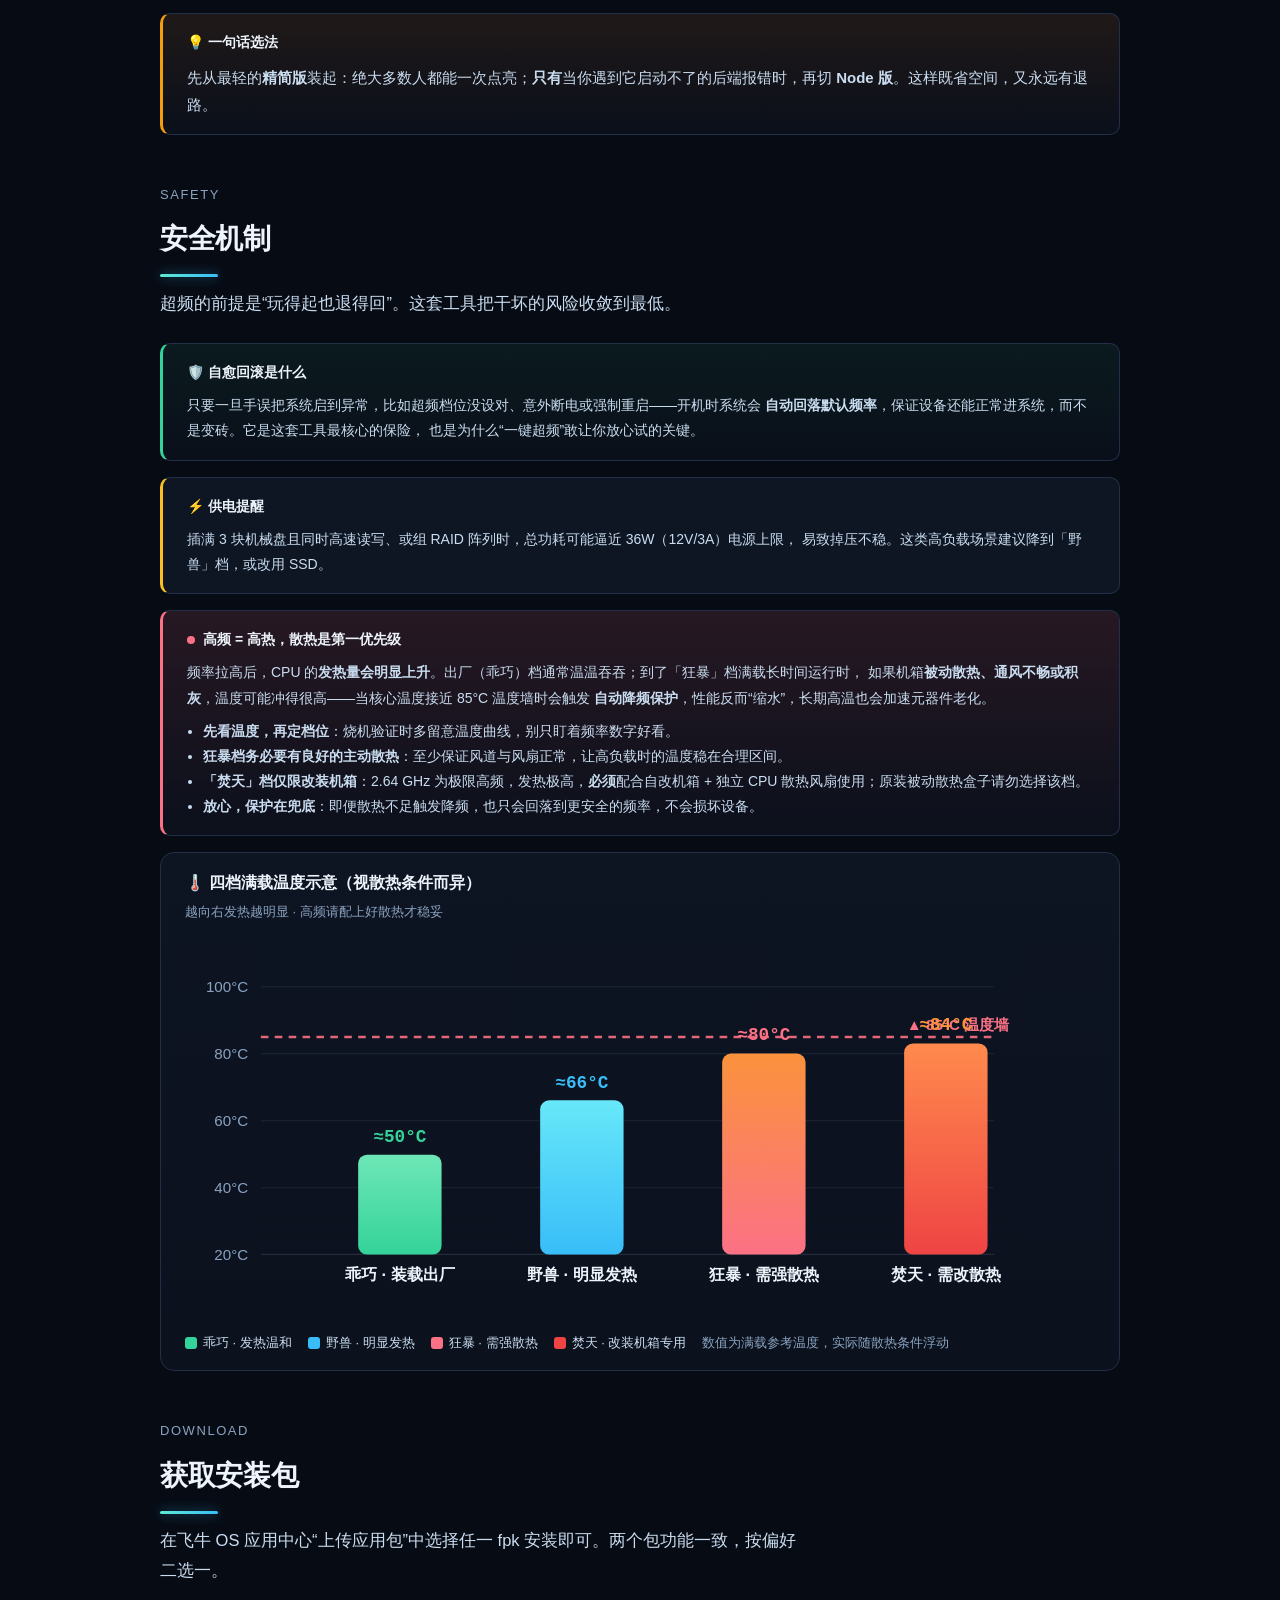
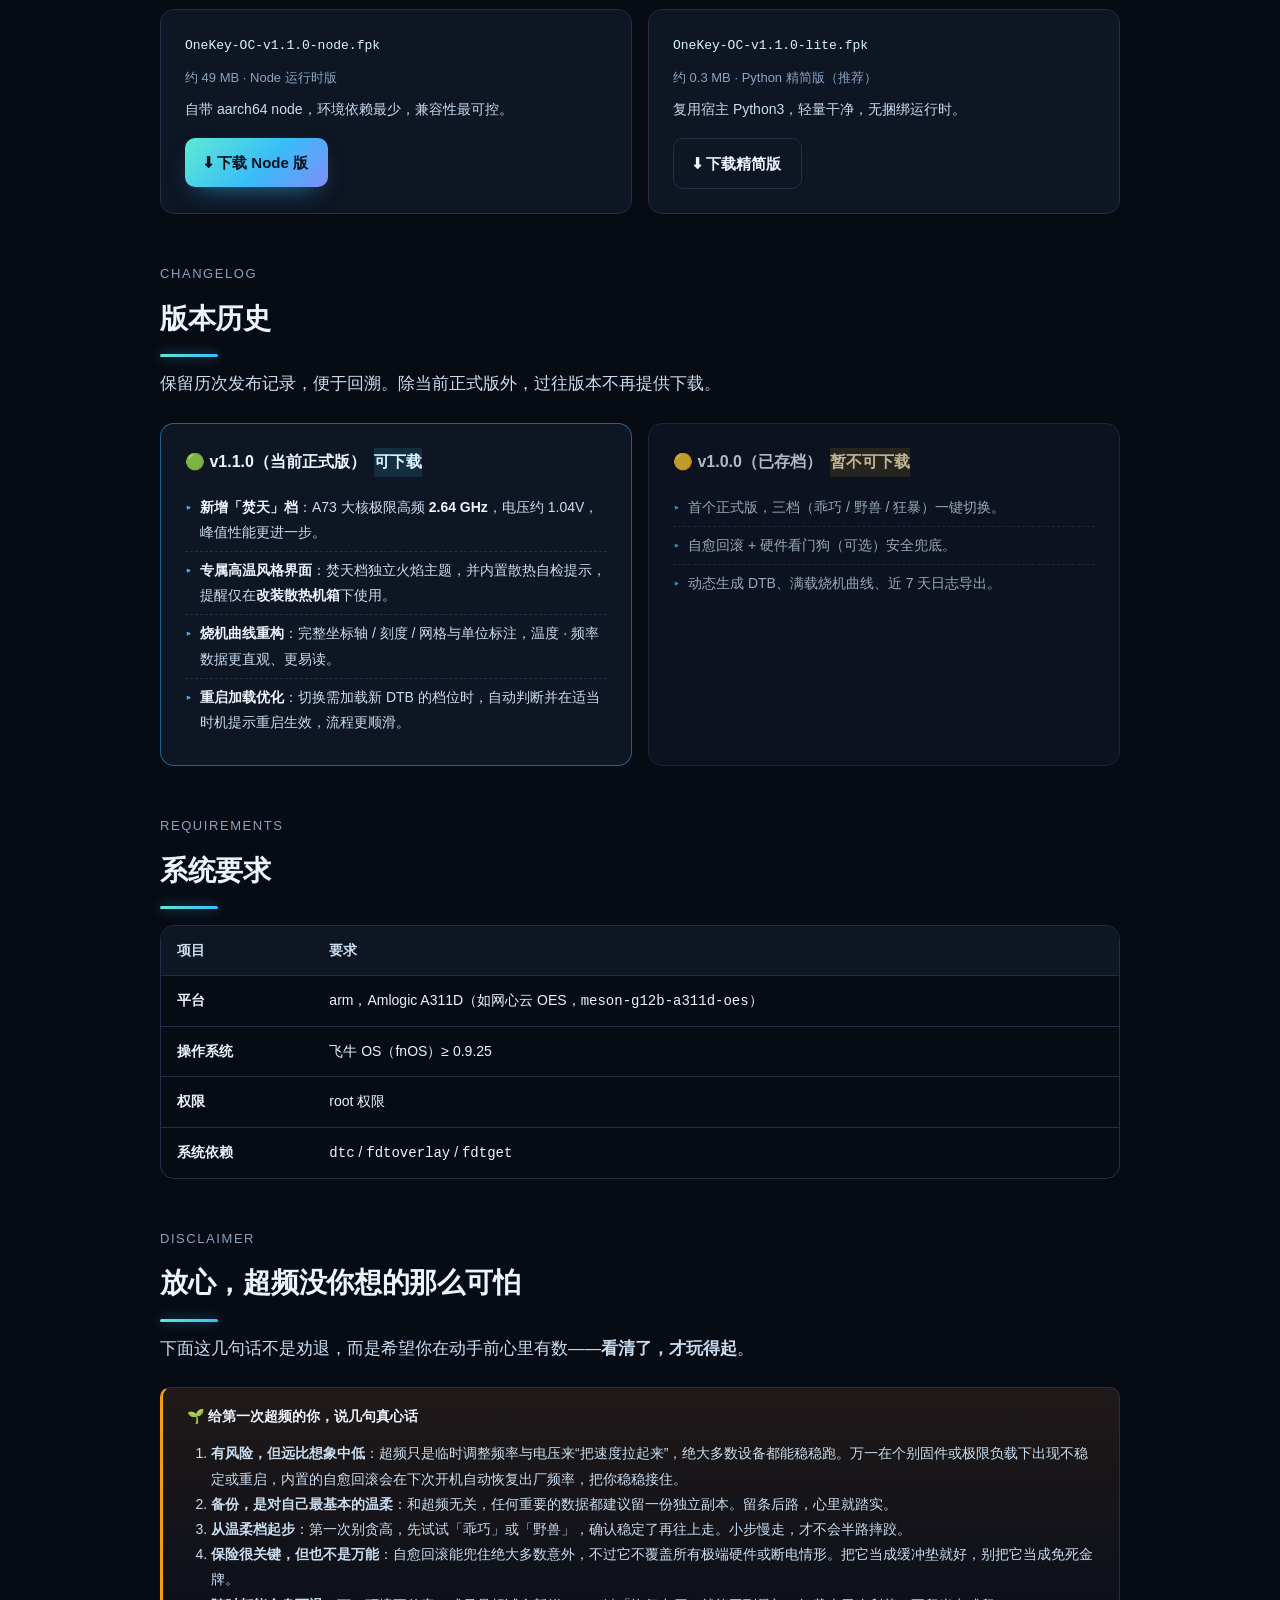
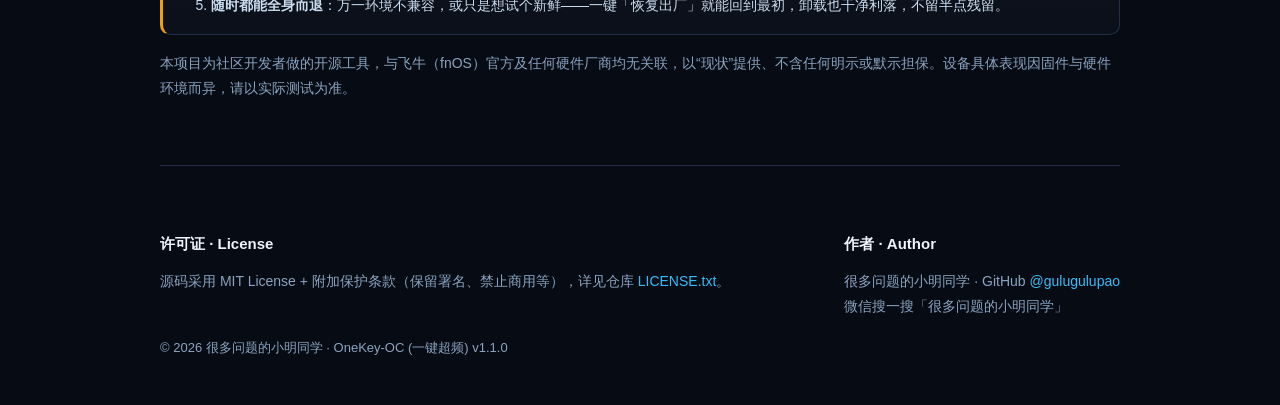
==== commit 2674ac1d: "docs: bump to v1.1.0 with Blaze tier, changelog, and archived v1.0.0" ====
--- a/docs/index.html
+++ b/docs/index.html
@@ -4,7 +4,7 @@
 <head>
 <meta charset="UTF-8">
 <meta name="viewport" content="width=device-width, initial-scale=1.0">
-<title>一键超频 OneKey-OC · 飞牛 OS A73 大核三档超频管理器</title>
+<title>一键超频 OneKey-OC · 飞牛 OS A73 大核四档超频管理器</title>
 <style>
 /* ==== 深色科技调色板 · Custom:oc-cyan ==== */
 :root {
@@ -302,19 +302,19 @@
       <div class="report-intro__content">
         <div class="intro-badges">
           <span class="pill pill--accent">⚡ 一键超频</span>
-          <span class="pill pill--accent">v1.0.0 正式版</span>
+          <span class="pill pill--accent">v1.1.0 正式版</span>
           <span class="pill pill--ok">● 自愈回滚</span>
           <span class="pill pill--warn">ARM A73 大核</span>
         </div>
         <h1>一键超频 OneKey-OC<em class="en">fnOS · A73 Big-Core Frequency Manager</em></h1>
         <p class="report-intro__summary">
-          在飞牛 OS（Amlogic A311D）上，用<b>三档一键切换</b>安全地管理大核频率，加载后
-          <b>实时生效、无需反复重启</b>，并内置自愈回滚兜底。三档覆盖从最稳出厂到满载峰值，
+          在飞牛 OS（Amlogic A311D）上，用<b>四档一键切换</b>安全地管理大核频率，加载后
+          <b>实时生效、无需反复重启</b>，并内置自愈回滚兜底。四档覆盖从最稳出厂到极限高频，
           一套简单可靠的控制台，把性能拿捏在你自己手里。
         </p>
         <div class="hero-metrics">
-          <div class="hero-metric"><span class="hv">3 档</span><span class="hk">实时切换 · Presets</span></div>
-          <div class="hero-metric"><span class="hv">2.5 GHz</span><span class="hk">狂暴峰值 · Peak</span></div>
+          <div class="hero-metric"><span class="hv">4 档</span><span class="hk">实时切换 · Presets</span></div>
+          <div class="hero-metric"><span class="hv">2.64 GHz</span><span class="hk">焚天极限 · Peak</span></div>
           <div class="hero-metric"><span class="hv">85 °C</span><span class="hk">温度墙守护 · Guardrail</span></div>
         </div>
         <div class="hero-actions">
@@ -333,7 +333,7 @@
         <p class="sec-en">Overview</p>
         <h2>产品简介</h2>
         <p class="lead">
-          这是一款面向飞牛 OS（Amlogic A311D 平台）的大核频率管理工具。它把超频收敛成清晰的三档，
+          这是一款面向飞牛 OS（Amlogic A311D 平台）的大核频率管理工具。它把超频收敛成清晰的四档，
           一键切换、实时落地，而不是让用户在命令行里手工折腾 DTB 和 udev 规则。
           无论你想“稳稳出厂”还是“压榨峰值”，都在同一个控制台里完成。
         </p>
@@ -342,9 +342,9 @@
       <section id="features">
         <p class="sec-en">Features</p>
         <h2>核心功能</h2>
-        <p class="lead">三个档位 + 一套安全兜底，覆盖管理、验证与恢复的全部需求。</p>
+        <p class="lead">四个档位 + 一套安全兜底，覆盖管理、验证与恢复的全部需求。</p>
         <div class="feature-grid">
-          <div class="feature"><span class="ico">🎚️</span><h4>三档一键切换</h4><p>现货三档：乖巧（出厂）、野兽（加速）、狂暴（峰值）。加载后切换<b>实时生效、无需反复重启</b>。</p></div>
+          <div class="feature"><span class="ico">🎚️</span><h4>四档一键切换</h4><p>现货四档：乖巧（出厂）、野兽（加速）、狂暴（峰值）、焚天（极限高频）。加载后切换<b>实时生效、无需反复重启</b>。</p></div>
           <div class="feature"><span class="ico">📊</span><h4>实时读数</h4><p>当前 / 最大可调频率、电压、CPU 温度、调度策略，一目了然。</p></div>
           <div class="feature"><span class="ico">🧠</span><h4>动态生成 DTB</h4><p>用 <code>dtc</code> + <code>fdtoverlay</code> 合并超频 OPP，原子写入，安全可靠。</p></div>
           <div class="feature"><span class="ico">🛡️</span><h4>自愈回滚</h4><p>任意未授权重启 / 宕机 / 断电后再开机，自动回落默认频率，是最重要的一道安全网。</p></div>
@@ -357,7 +357,7 @@
 
       <section>
         <p class="sec-en">Presets</p>
-        <h2>三个档位</h2>
+        <h2>四个档位</h2>
         <p class="lead">从最稳到最激进，一次选择，实时切换。</p>
         <div class="table-wrap">
           <table>
@@ -369,13 +369,14 @@
               <tr><th scope="row">乖巧</th><td>2.2 GHz</td><td>出厂默认</td><td>最稳 · 零改动 · 出厂一致</td></tr>
               <tr><th scope="row">野兽</th><td>2.4 GHz</td><td>约 1.03V</td><td>强力加速 · 日常推荐</td></tr>
               <tr><th scope="row">狂暴</th><td>2.5 GHz</td><td>约 1.04V</td><td>满载峰值 · 高性能场景</td></tr>
+              <tr><th scope="row">焚天</th><td>2.64 GHz</td><td>约 1.04V</td><td>极限高频 · 需改装散热机箱</td></tr>
             </tbody>
           </table>
         </div>
 
         <div class="gauge-box">
           <div class="gauge-inner">
-            <svg class="freq-gauge" viewBox="0 0 240 212" role="img" aria-label="三档频率圆环示意：乖巧 2.2GHz、野兽 2.4GHz、狂暴 2.5GHz">
+            <svg class="freq-gauge" viewBox="0 0 240 212" role="img" aria-label="四档频率圆环示意：乖巧 2.2GHz、野兽 2.4GHz、狂暴 2.5GHz、焚天 2.64GHz">
               <defs>
                 <linearGradient id="gg" x1="0" y1="1" x2="1" y2="0">
                   <stop offset="0%" stop-color="#5eead4"/>
@@ -395,23 +396,26 @@
                   <mpath href="#ga"/>
                 </animateMotion>
               </circle>
-              <circle class="tick" cx="46" cy="106" r="5" fill="#34d399"/>
-              <circle class="tick" cx="120" cy="32" r="5" fill="#38bdf8"/>
-              <circle class="tick" cx="194" cy="106" r="5" fill="#818cf8"/>
-              <text class="tick-label" x="8" y="110">乖巧</text>
-              <text class="tick-freq" x="8" y="124">2.2 GHz</text>
-              <text class="tick-label" x="120" y="20" text-anchor="middle">野兽</text>
-              <text class="tick-freq" x="120" y="32" text-anchor="middle">2.4 GHz</text>
-              <text class="tick-label" x="232" y="110" text-anchor="end">狂暴</text>
-              <text class="tick-freq" x="232" y="124" text-anchor="end">2.5 GHz</text>
+              <circle class="tick" cx="24" cy="140" r="5" fill="#34d399"/>
+              <circle class="tick" cx="84" cy="52" r="5" fill="#38bdf8"/>
+              <circle class="tick" cx="156" cy="52" r="5" fill="#818cf8"/>
+              <circle class="tick" cx="216" cy="140" r="5" fill="#fb7185"/>
+              <text class="tick-label" x="8" y="158">乖巧</text>
+              <text class="tick-freq" x="8" y="172">2.2 GHz</text>
+              <text class="tick-label" x="58" y="40" text-anchor="middle">野兽</text>
+              <text class="tick-freq" x="58" y="52" text-anchor="middle">2.4 GHz</text>
+              <text class="tick-label" x="182" y="40" text-anchor="middle">狂暴</text>
+              <text class="tick-freq" x="182" y="52" text-anchor="middle">2.5 GHz</text>
+              <text class="tick-label" x="232" y="140" text-anchor="end">焚天</text>
+              <text class="tick-freq" x="232" y="154" text-anchor="end">2.64 GHz</text>
             </svg>
             <div class="gauge-readout">
-              <span class="gr-val">2.5</span>
+              <span class="gr-val">2.64</span>
               <span class="gr-unit">GHz</span>
-              <span class="gr-name"><b>狂暴</b> · 满载峰值</span>
+              <span class="gr-name"><b>焚天</b> · 极限高频</span>
             </div>
           </div>
-          <p class="g-cap">🎈 动态圆环示意 · 光点巡游三档位置（渲染处即对应档位）</p>
+          <p class="g-cap">🎈 动态圆环示意 · 光点巡游四档位置（渲染处即对应档位）</p>
         </div>
       </section>
 
@@ -479,14 +483,15 @@
           <ul>
             <li><b>先看温度，再定档位</b>：烧机验证时多留意温度曲线，别只盯着频率数字好看。</li>
             <li><b>狂暴档务必要有良好的主动散热</b>：至少保证风道与风扇正常，让高负载时的温度稳在合理区间。</li>
+            <li><b>「焚天」档仅限改装机箱</b>：2.64 GHz 为极限高频，发热极高，<b>必须</b>配合自改机箱 + 独立 CPU 散热风扇使用；原装被动散热盒子请勿选择该档。</li>
             <li><b>放心，保护在兜底</b>：即便散热不足触发降频，也只会回落到更安全的频率，不会损坏设备。</li>
           </ul>
         </div>
 
         <div class="heat-chart">
-          <p class="hc-title">🌡️ 三档满载温度示意（视散热条件而异）</p>
+          <p class="hc-title">🌡️ 四档满载温度示意（视散热条件而异）</p>
           <p class="hc-sub">越向右发热越明显 · 高频请配上好散热才稳妥</p>
-          <svg class="heat-svg" viewBox="0 0 720 300" role="img" aria-label="三档满载温度示意柱状图与85°C温度墙">
+          <svg class="heat-svg" viewBox="0 0 720 300" role="img" aria-label="四档满载温度示意柱状图与85°C温度墙">
             <!-- 网格线 + 温度刻度 -->
             <g>
               <line x1="60" y1="40" x2="640" y2="40" stroke="rgba(142,163,192,0.10)" stroke-width="1"/>
@@ -503,38 +508,47 @@
             <!-- 85°C 温度墙 -->
             <line x1="60" y1="80" x2="640" y2="80" stroke="#fb7185" stroke-dasharray="6 5" stroke-width="2" opacity=".9"/>
             <text class="g-wallL" x="652" y="74" text-anchor="end">▲ 85°C 温度墙</text>
+            <!-- 焚天 · 极限高频，仅限改散热机箱 -->
+            <g class="barwrap">
+              <title>焚天 · 约 84°C\n极限高频逼近温度墙，必须改装机箱加主动散热</title>
+              <rect class="hb" x="569" y="85" width="66" height="167" rx="7" fill="url(#heatBlaze)" style="transition-delay:.34s"/>
+              <text class="b-val" x="602" y="74" text-anchor="middle" fill="#fb923c">≈84°C</text>
+              <text class="b-lab" x="602" y="272" text-anchor="middle" fill="#fb923c">焚天 · 需改散热</text>
+            </g>
             <!-- 狂暴 · 需强散热 -->
             <g class="barwrap">
               <title>狂暴 · 约 80°C\n满载发热很高，必须主动强散热</title>
-              <rect class="hb" x="484" y="93" width="72" height="159" rx="7" fill="url(#heatDanger)" style="transition-delay:.28s"/>
-              <text class="b-val" x="520" y="82" text-anchor="middle" fill="#fb7185">≈80°C</text>
-              <text class="b-lab" x="520" y="272" text-anchor="middle" fill="#fb7185">狂暴 · 需强散热</text>
+              <rect class="hb" x="425" y="93" width="66" height="159" rx="7" fill="url(#heatDanger)" style="transition-delay:.28s"/>
+              <text class="b-val" x="458" y="82" text-anchor="middle" fill="#fb7185">≈80°C</text>
+              <text class="b-lab" x="458" y="272" text-anchor="middle" fill="#fb7185">狂暴 · 需强散热</text>
             </g>
             <!-- 野兽 · 明显发热 -->
             <g class="barwrap">
               <title>野兽 · 约 66°C\n满载发热明显，建议良好散热</title>
-              <rect class="hb" x="319" y="130" width="72" height="122" rx="7" fill="url(#heatMid)" style="transition-delay:.18s"/>
-              <text class="b-val" x="355" y="120" text-anchor="middle" fill="#38bdf8">≈66°C</text>
-              <text class="b-lab" x="355" y="272" text-anchor="middle" fill="#38bdf8">野兽 · 明显发热</text>
+              <rect class="hb" x="281" y="130" width="66" height="122" rx="7" fill="url(#heatMid)" style="transition-delay:.18s"/>
+              <text class="b-val" x="314" y="120" text-anchor="middle" fill="#38bdf8">≈66°C</text>
+              <text class="b-lab" x="314" y="272" text-anchor="middle" fill="#38bdf8">野兽 · 明显发热</text>
             </g>
             <!-- 乖巧 · 出厂 -->
             <g class="barwrap">
               <title>乖巧 · 约 50°C\n满载发热温和，与出厂基本一致</title>
-              <rect class="hb" x="154" y="173" width="72" height="79" rx="7" fill="url(#heatCool)" style="transition-delay:.08s"/>
-              <text class="b-val" x="190" y="163" text-anchor="middle" fill="#34d399">≈50°C</text>
-              <text class="b-lab" x="190" y="272" text-anchor="middle" fill="#34d399">乖巧 · 装载出厂</text>
+              <rect class="hb" x="137" y="173" width="66" height="79" rx="7" fill="url(#heatCool)" style="transition-delay:.08s"/>
+              <text class="b-val" x="170" y="163" text-anchor="middle" fill="#34d399">≈50°C</text>
+              <text class="b-lab" x="170" y="272" text-anchor="middle" fill="#34d399">乖巧 · 装载出厂</text>
             </g>
             <!-- 渐变定义 -->
             <defs>
               <linearGradient id="heatCool" x1="0" y1="0" x2="0" y2="1"><stop offset="0" stop-color="#6ee7b7"/><stop offset="1" stop-color="#34d399"/></linearGradient>
               <linearGradient id="heatMid" x1="0" y1="0" x2="0" y2="1"><stop offset="0" stop-color="#67e8f9"/><stop offset="1" stop-color="#38bdf8"/></linearGradient>
               <linearGradient id="heatDanger" x1="0" y1="0" x2="0" y2="1"><stop offset="0" stop-color="#fb923c"/><stop offset="1" stop-color="#fb7185"/></linearGradient>
+              <linearGradient id="heatBlaze" x1="0" y1="0" x2="0" y2="1"><stop offset="0" stop-color="#ff8a4d"/><stop offset="1" stop-color="#ef4444"/></linearGradient>
             </defs>
           </svg>
           <div class="heat-leg">
             <i><b style="background:#34d399"></b>乖巧 · 发热温和</i>
             <i><b style="background:#38bdf8"></b>野兽 · 明显发热</i>
             <i><b style="background:#fb7185"></b>狂暴 · 需强散热</i>
+            <i><b style="background:#ef4444"></b>焚天 · 改装机箱专用</i>
             <i style="color:var(--page-text-muted)">数值为满载参考温度，实际随散热条件浮动</i>
           </div>
         </div>
@@ -546,16 +560,42 @@
         <p class="lead">在飞牛 OS 应用中心“上传应用包”中选择任一 fpk 安装即可。两个包功能一致，按偏好二选一。</p>
         <div class="download">
           <div class="dl-card">
-            <div class="fn">OneKey-OC-v1.0.0-node.fpk</div>
-            <div class="size">约 51 MB · Node 运行时版</div>
+            <div class="fn">OneKey-OC-v1.1.0-node.fpk</div>
+            <div class="size">约 49 MB · Node 运行时版</div>
             <p>自带 aarch64 node，环境依赖最少，兼容性最可控。</p>
-            <a class="btn btn--primary" href="https://github.com/gulugulupao/onekey-overclock/releases/download/v1.0.0/OneKey-OC-v1.0.0-node.fpk">⬇ 下载 Node 版</a>
+            <a class="btn btn--primary" href="https://github.com/gulugulupao/onekey-overclock/releases/download/v1.1.0/OneKey-OC-v1.1.0-node.fpk">⬇ 下载 Node 版</a>
           </div>
           <div class="dl-card">
-            <div class="fn">OneKey-OC-v1.0.0-lite.fpk</div>
+            <div class="fn">OneKey-OC-v1.1.0-lite.fpk</div>
             <div class="size">约 0.3 MB · Python 精简版（推荐）</div>
             <p>复用宿主 Python3，轻量干净，无捆绑运行时。</p>
-            <a class="btn" href="https://github.com/gulugulupao/onekey-overclock/releases/download/v1.0.0/OneKey-OC-v1.0.0-lite.fpk">⬇ 下载精简版</a>
+            <a class="btn" href="https://github.com/gulugulupao/onekey-overclock/releases/download/v1.1.0/OneKey-OC-v1.1.0-lite.fpk">⬇ 下载精简版</a>
+          </div>
+        </div>
+      </section>
+
+      <section id="changelog">
+        <p class="sec-en">Changelog</p>
+        <h2>版本历史</h2>
+        <p class="lead">保留历次发布记录，便于回溯。除当前正式版外，过往版本不再提供下载。</p>
+
+        <div class="compare">
+          <div class="compare-card" style="border-color:rgba(56,189,248,0.45)">
+            <h4>🟢 v1.1.0（当前正式版）<span class="tag tag--light">可下载</span></h4>
+            <ul>
+              <li><span class="dot">▸</span><span><b>新增「焚天」档</b>：A73 大核极限高频 <b>2.64 GHz</b>，电压约 1.04V，峰值性能更进一步。</span></li>
+              <li><span class="dot">▸</span><span><b>专属高温风格界面</b>：焚天档独立火焰主题，并内置散热自检提示，提醒仅在<b>改装散热机箱</b>下使用。</span></li>
+              <li><span class="dot">▸</span><span><b>烧机曲线重构</b>：完整坐标轴 / 刻度 / 网格与单位标注，温度 · 频率数据更直观、更易读。</span></li>
+              <li><span class="dot">▸</span><span><b>重启加载优化</b>：切换需加载新 DTB 的档位时，自动判断并在适当时机提示重启生效，流程更顺滑。</span></li>
+            </ul>
+          </div>
+          <div class="compare-card" style="opacity:.75">
+            <h4>🟡 v1.0.0（已存档）<span class="tag tag--warn">暂不可下载</span></h4>
+            <ul>
+              <li><span class="dot">▸</span><span>首个正式版，三档（乖巧 / 野兽 / 狂暴）一键切换。</span></li>
+              <li><span class="dot">▸</span><span>自愈回滚 + 硬件看门狗（可选）安全兜底。</span></li>
+              <li><span class="dot">▸</span><span>动态生成 DTB、满载烧机曲线、近 7 天日志导出。</span></li>
+            </ul>
           </div>
         </div>
       </section>
@@ -609,7 +649,7 @@
           <p style="color:var(--page-text-muted)">微信搜一搜「很多问题的小明同学」</p>
         </div>
       </div>
-      <p style="margin-top:var(--space-4);font-size:13px">© 2026 很多问题的小明同学 · OneKey-OC (一键超频) v1.0.0</p>
+      <p style="margin-top:var(--space-4);font-size:13px">© 2026 很多问题的小明同学 · OneKey-OC (一键超频) v1.1.0</p>
     </footer>
   </div>
 </article>
